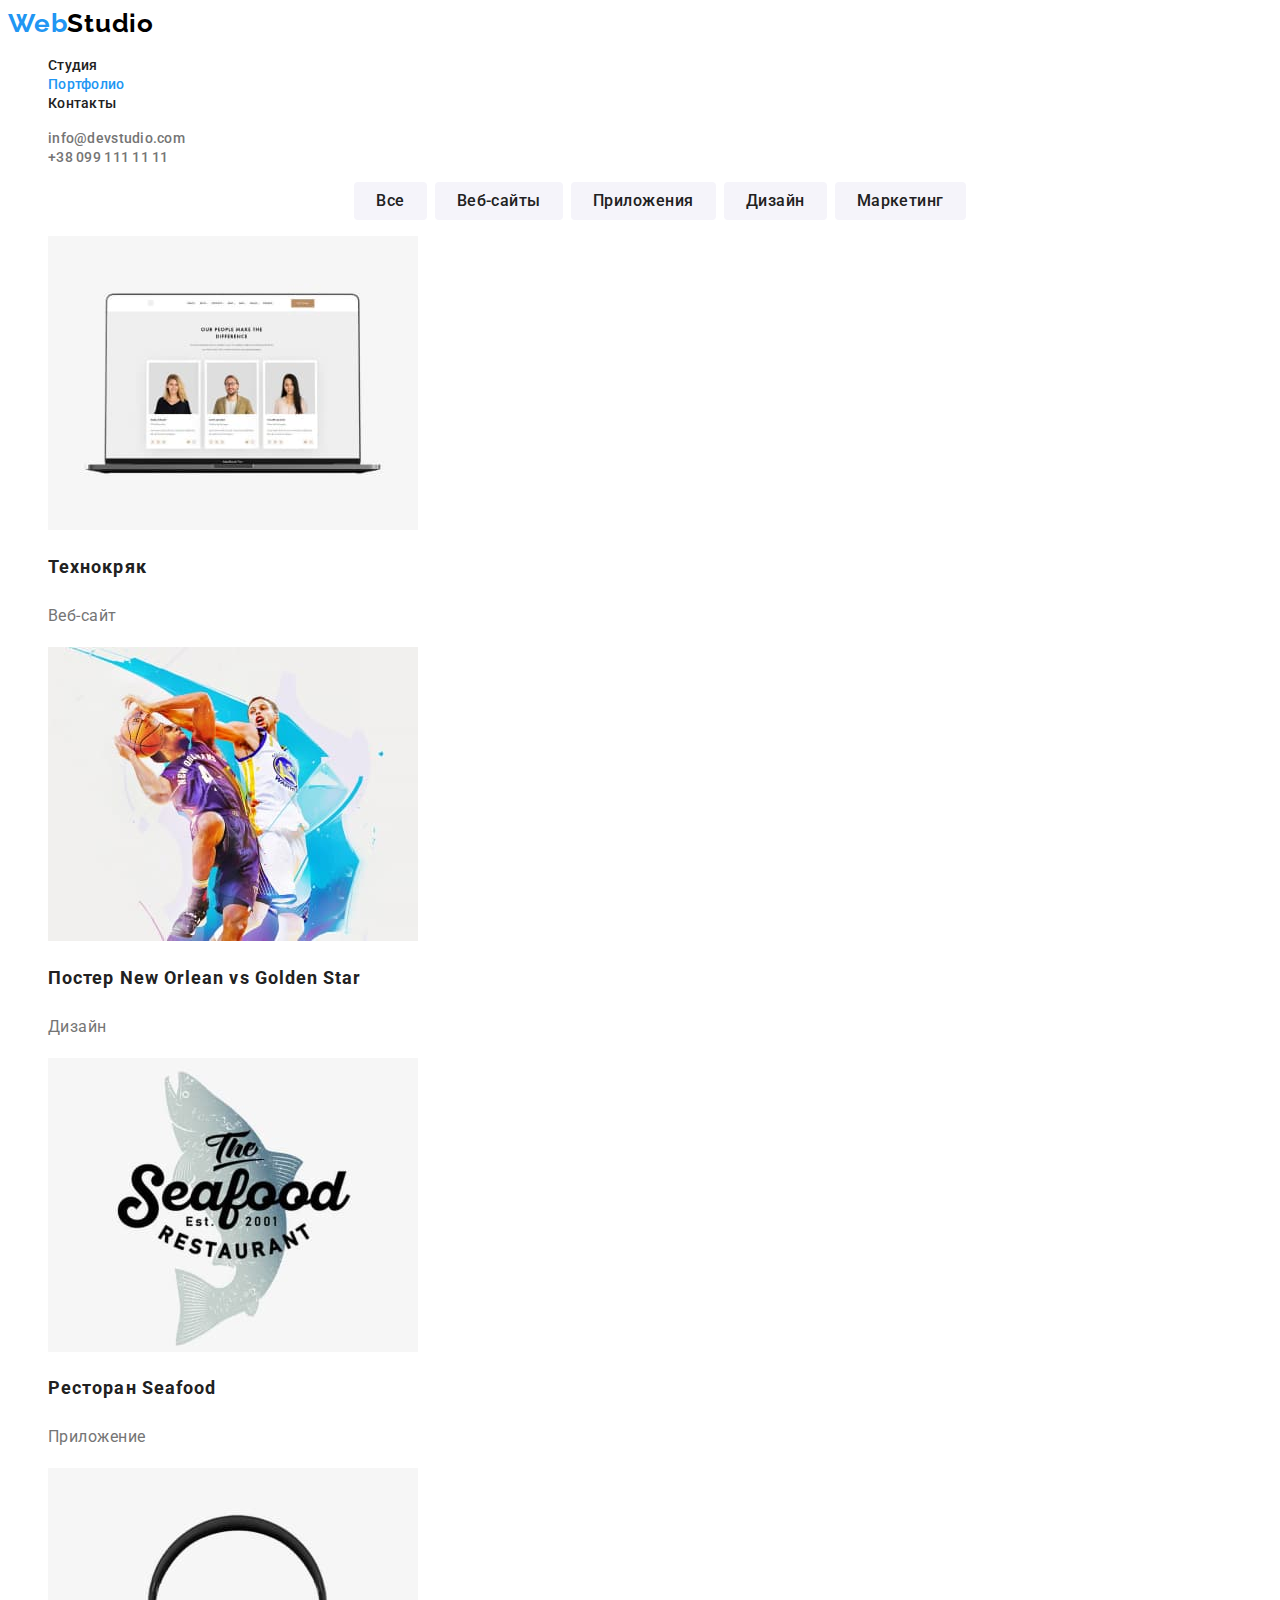
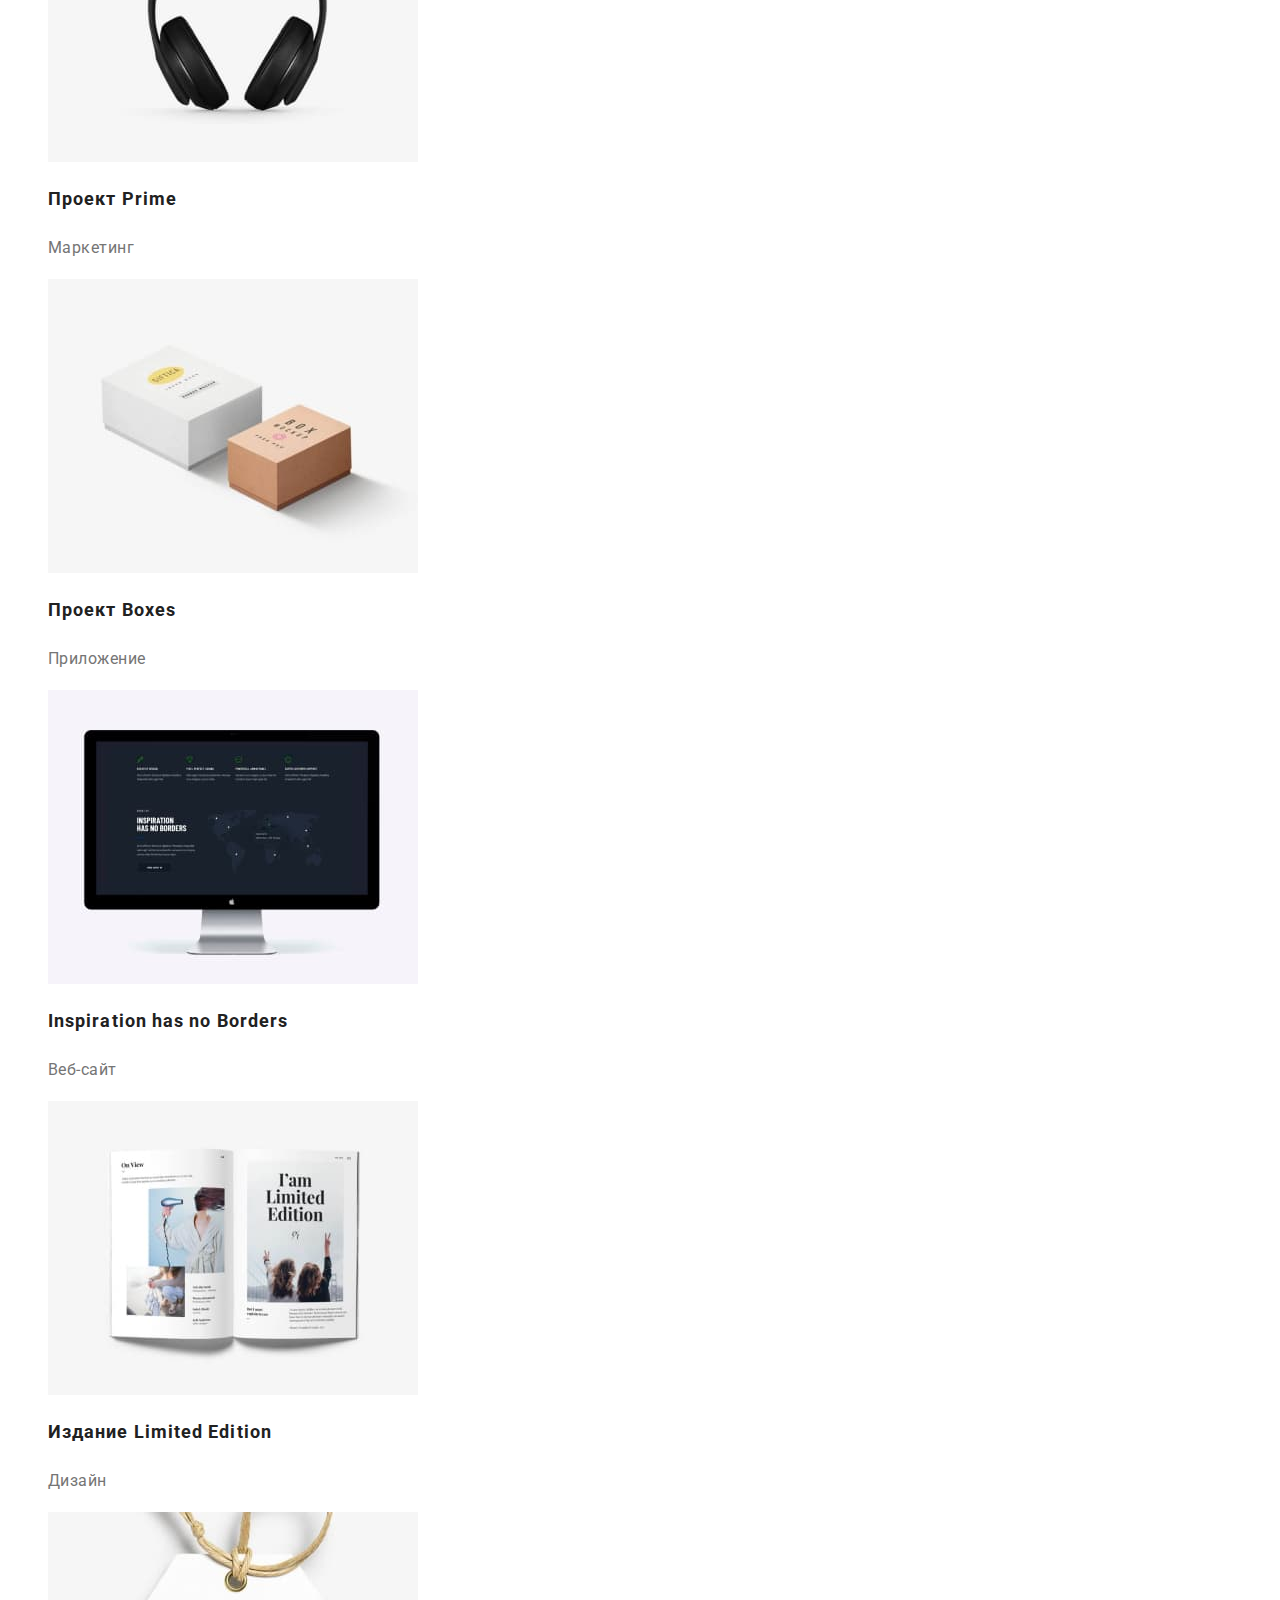
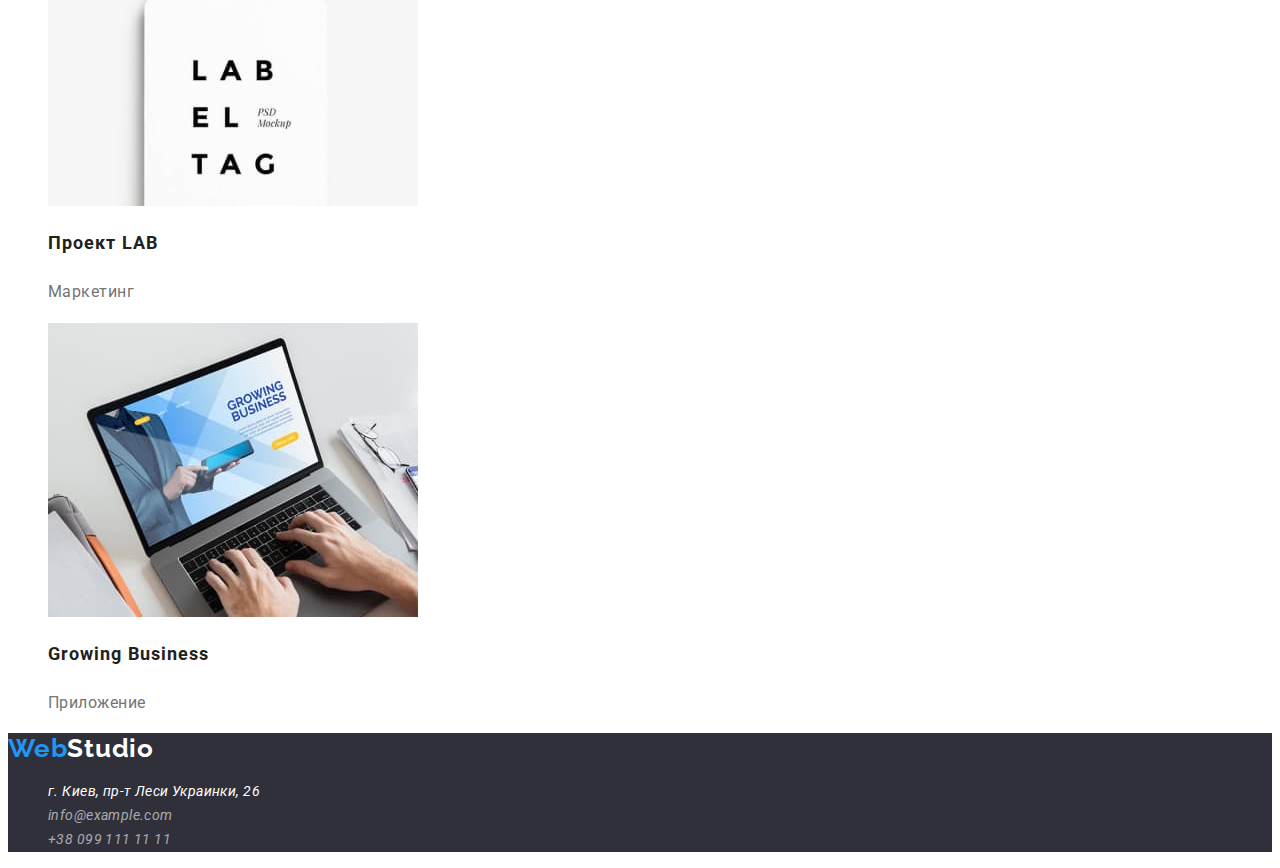
==== portfolio.html @ 0146d77e "Клонирование дз№2" ====
<!DOCTYPE html>
<html lang="ru">
<head>
    <meta charset="UTF-8">
    <meta http-equiv="X-UA-Compatible" content="IE=edge">
    <meta name="viewport" content="width=device-width, initial-scale=1.0">
    <title>Portfolio</title>
    <link rel="preconnect" href="https://fonts.googleapis.com">
    <link rel="preconnect" href="https://fonts.gstatic.com" crossorigin>
    <link href="https://fonts.googleapis.com/css2?family=Raleway:wght@700&family=Roboto:wght@400;500;700;900&display=swap"
        rel="stylesheet">
    <link rel="stylesheet" href="./css/styles.css">
</head>
<body>
    <!-- Шапка сайта -->
    <header>
        <a class="logo" href="./index.html" lang="en">Web<span class="logo-dark">Studio</span> </a>
        <nav>
            <ul class="site-nav">
                <li class="site-nav-item"><a class="site-nav-link" href="./index.html">Студия</a></li>
                <li class="site-nav-item"><a class="site-nav-link current" href="./portfolio.html">Портфолио</a></li>
                <li class="site-nav-item"><a class="site-nav-link" href="">Контакты</a></li>
            </ul>
        </nav>
        <ul class="contacts">
            <li class="contacts-item"><a class="contacts-link" href="mailto:info@devstudio.com">info@devstudio.com</a></li>
            <li class="contacts-item"><a class="contacts-link" href="tel:+380961111111">+38 099 111 11 11</a></li>
        </ul>
    </header>
    <main>
        <section>
            <!-- Скрытый текст -->
            <h1 class="visually-hidden">Портфолио</h1>
            <ul class="filter">
                <li class="filter-item"><button class="filter-button" type="button">Все</button></li>
                <li class="filter-item"><button class="filter-button" type="button">Веб-сайты</button></li>
                <li class="filter-item"><button class="filter-button" type="button">Приложения</button></li>
                <li class="filter-item"><button class="filter-button" type="button">Дизайн</button></li>
                <li class="filter-item"><button class="filter-button" type="button">Маркетинг</button></li>
            </ul>
            <ul class="projects">
                <li>
                    <img src="./img/portfolio/portfolio_1.jpg" alt="макбук про" width="370">
                    <h2 class="projects-title">Технокряк</h2>
                    <p class="projects-text">Веб-сайт</p>
                </li>
                <li>
                    <img src="./img/portfolio/portfolio_2.jpg" alt="два баскетболиста" width="370">
                    <h2 class="projects-title">Постер <span lang="en">New Orlean vs Golden Star</span></h2>
                    <p class="projects-text">Дизайн</p>
                </li>
                <li>
                    <img src="./img/portfolio/portfolio_3.jpg" alt="логотип ресторана в виде рыбы" width="370">
                    <h2 class="projects-title">Ресторан <span lang="en">Seafood</span></h2>
                    <p class="projects-text">Приложение</p>
                </li>
                <li>
                    <img src="./img/portfolio/portfolio_4.jpg" alt="безпроводные наушники" width="370">
                    <h2 class="projects-title">Проект <span lang="en">Prime</span></h2>
                    <p class="projects-text">Маркетинг</p>
                </li>
                <li>
                    <img src="./img/portfolio/portfolio_5.jpg" alt="две коробки" width="370">
                    <h2 class="projects-title">Проект <span lang="en">Boxes</span></h2>
                    <p class="projects-text">Приложение</p>
                </li>
                <li>
                    <img src="./img/portfolio/portfolio_6.jpg" alt="монитор компании эпл" width="370">
                    <h2 class="projects-title" lang="en">Inspiration has no Borders</h2>
                    <p class="projects-text">Веб-сайт</p>
                </li>
                <li>
                    <img src="./img/portfolio/portfolio_7.jpg" alt="открытый журнал" width="370">
                    <h2 class="projects-title">Издание <span lang="en">Limited Edition</span></h2>
                    <p class="projects-text">Дизайн</p>
                </li>
                <li>
                    <img src="./img/portfolio/portfolio_8.jpg" alt="бирка с текстом" width="370">
                    <h2 class="projects-title">Проект <span lang="en">LAB</span></h2>
                    <p class="projects-text">Маркетинг</p>
                </li>
                <li>
                    <img src="./img/portfolio/portfolio_9.jpg" alt="руки печатают на ноутбуке" width="370">
                    <h2 class="projects-title" lang="en">Growing Business</h2>
                    <p class="projects-text">Приложение</p>
                </li>
            </ul>
        </section>
    </main>
    <!-- Футер(подвал) -->
    <footer class="footer">
        <a class="logo" href="./index.html" lang="en">Web<span class="logo-light">Studio</span> </a>
        <address>
            <ul class="footer-contacts">
                <li class="footer-contacts-item">
                    <a class="footer-contacts-link white" href="https://goo.gl/maps/MPY8tiYrMEpFKNov8" target="_blank"
                        rel="noopener noreferrer nofollow">г. Киев, пр-т Леси
                        Украинки, 26</a>
                </li>
                <li class="footer-contacts-item">
                    <a class="footer-contacts-link" href="mailto:info@example.com">info@example.com</a>
                </li>
                <li class="footer-contacts-item">
                    <a class="footer-contacts-link" href="tel:+380961111111">+38 099 111 11 11</a>
                </li>
            </ul>
        </address>
    </footer>
    </body>
</html>
---- css/styles.css ----
/* root 
  Основной цвет : #ffffff;
  Цвет героя и подвала: #2f303a;
  Цвет иконки команды: #f5f4fa;
  Основной цвет текста: #757575;
  Второй цвет текста(заголовки): #212121;
  Основной акцентированный цвет: #2196f3;
  Цвет при ховере на кнопке: #188CE8;
  */

:root {
  --basic-white-color: #ffffff;
  --background-color-black: #2f303a;
  --background-color-grey: #f5f4fa;
  --basic-text-color: #757575;
  --second-text-color: #212121;
  --first-accent-color: #2196f3;
  --second-accent-color: #188ce8;
}

/* BODY/ТЕЛО */
body {
  background-color: var(--basic-white-color);
  color: var(--basic-text-color);
  font-family: Roboto, sans-serif;
}

/* Скрытый титул */
.visually-hidden {
  position: absolute;
  white-space: nowrap;
  width: 1px;
  height: 1px;
  overflow: hidden;
  border: 0;
  padding: 0;
  clip: rect(0 0 0 0);
  clip-path: inset(50%);
  margin: -1px;
}
/* ОДИНОЧНЫЕ КЛАССЫ */
.title {
  font-weight: 700;
  font-size: 36px;
  line-height: 1.16;
  text-align: center;
  letter-spacing: 0.03em;

  color: var(--second-text-color);
}

.section {
  padding-top: 94px;
  padding-bottom: 94px;
}

a {
  text-decoration: none;
}

ul {
  list-style: none;
}

/* HEADER/ШАПКА САЙТА */
.logo {
  font-family: Raleway, sans-serif;
  font-weight: 700;
  font-size: 26px;
  line-height: 1.19;
  letter-spacing: 0.03em;
  color: var(--first-accent-color);
}
.logo-dark {
  color: #000;
}
.logo-light {
  color: var(--basic-white-color);
}

.site-nav-link {
  font-weight: 500;
  font-size: 14px;
  line-height: 1.14;
  letter-spacing: 0.02em;

  color: var(--second-text-color);
}

.current {
  color: var(--first-accent-color);
}

.contacts-link {
  font-weight: 500;
  font-size: 14px;
  line-height: 1.14;
  letter-spacing: 0.02em;

  color: var(--basic-text-color);
}

.contacts-link:hover,
.contacts-link:focus,
.site-nav-link:hover,
.site-nav-link:focus,
.footer-contacts-link:hover,
.footer-contacts-link:focus {
  color: var(--first-accent-color);
}
/* HERO/ГЕРОЙ СЕКЦИЯ №1 */

.hero {
  background-color: var(--background-color-black);
}

.hero-title {
  font-weight: 900;
  font-size: 44px;
  line-height: 1.36;
  text-align: center;
  letter-spacing: 0.06em;

  color: var(--basic-white-color);
}

.hero-button {
  font-weight: 700;
  font-size: 16px;
  line-height: 1.87;
  letter-spacing: 0.06em;

  cursor: pointer;
  color: var(--basic-white-color);
  background: var(--first-accent-color);
  box-shadow: 0px 4px 4px rgba(0, 0, 0, 0.15);
}

.hero-button:hover,
.hero-button:focus {
  background-color: var(--second-accent-color);
  box-shadow: 0px 4px 4px rgba(0, 0, 0, 0.15);
}

/* FEATURES/КАЧЕСТВА/СЕКЦИЯ №2 */

.features-title {
  font-weight: 700;
  font-size: 14px;
  line-height: 1.14;
  letter-spacing: 0.03em;
  text-transform: uppercase;
  color: var(--second-text-color);
}

.features-text {
  font-size: 14px;
  line-height: 1.71;
  letter-spacing: 0.03em;
}

.works-section {
  padding-top: 0px;
}

/* ABOUT/ЧЕМ МЫ ЗАНИМАЕМСЯ/СЕКЦИЯ №3 */

/* TEAM/ЕАША КОМАНДА/СЕКЦИЯ №4 */

.team-title {
  font-weight: 500;
  font-size: 16px;
  line-height: 1.18;
  text-align: center;
  letter-spacing: 0.03em;

  color: var(--second-text-color);
}

.team-text {
  font-size: 16px;
  line-height: 1.18;
  text-align: center;
  letter-spacing: 0.03em;

  color: var(--basic-text-color);
}

.team-section {
  background-color: var(--background-color-grey);
}

/* FOOTER/ПОДВАЛ САЙТА */

.footer {
  background-color: var(--background-color-black);
}

.address {
  font-style: normal;
}

.footer-contacts-link {
  font-size: 14px;
  line-height: 1.71;
  letter-spacing: 0.03em;
  color: rgba(255, 255, 255, 0.6);
}

.white {
  color: var(--basic-white-color);
}

/* PORTFOLIO/ФИЛЬТР */

.filter {
  display: flex;
  justify-content: center;
}

.filter-button {
  padding: 6px 22px;
  font-family: inherit;
  font-weight: 500;
  font-size: 16px;
  line-height: 1.62;
  text-align: center;
  letter-spacing: 0.03em;

  color: var(--second-text-color);
  background-color: var(--background-color-grey);
  border-radius: 4px;
  border: transparent;
  cursor: pointer;
}

.filter-button:hover,
.filter-button:focus {
  color: var(--basic-white-color);
  background: var(--first-accent-color);
  box-shadow: 0px 3px 1px rgba(0, 0, 0, 0.1), 0px 1px 2px rgba(0, 0, 0, 0.08),
    0px 2px 2px rgba(0, 0, 0, 0.12);
}

.filter-item:not(:last-child) {
  margin-right: 8px;
}

/* PORTFOLIO/ПРОЕКТЫ */

.projects-title {
  font-weight: 700;
  font-size: 18px;
  line-height: 2;
  letter-spacing: 0.06em;

  color: var(--second-text-color);
}

.projects-text {
  font-size: 16px;
  line-height: 1.87;
  letter-spacing: 0.03em;

  color: var(--basic-text-color);
}
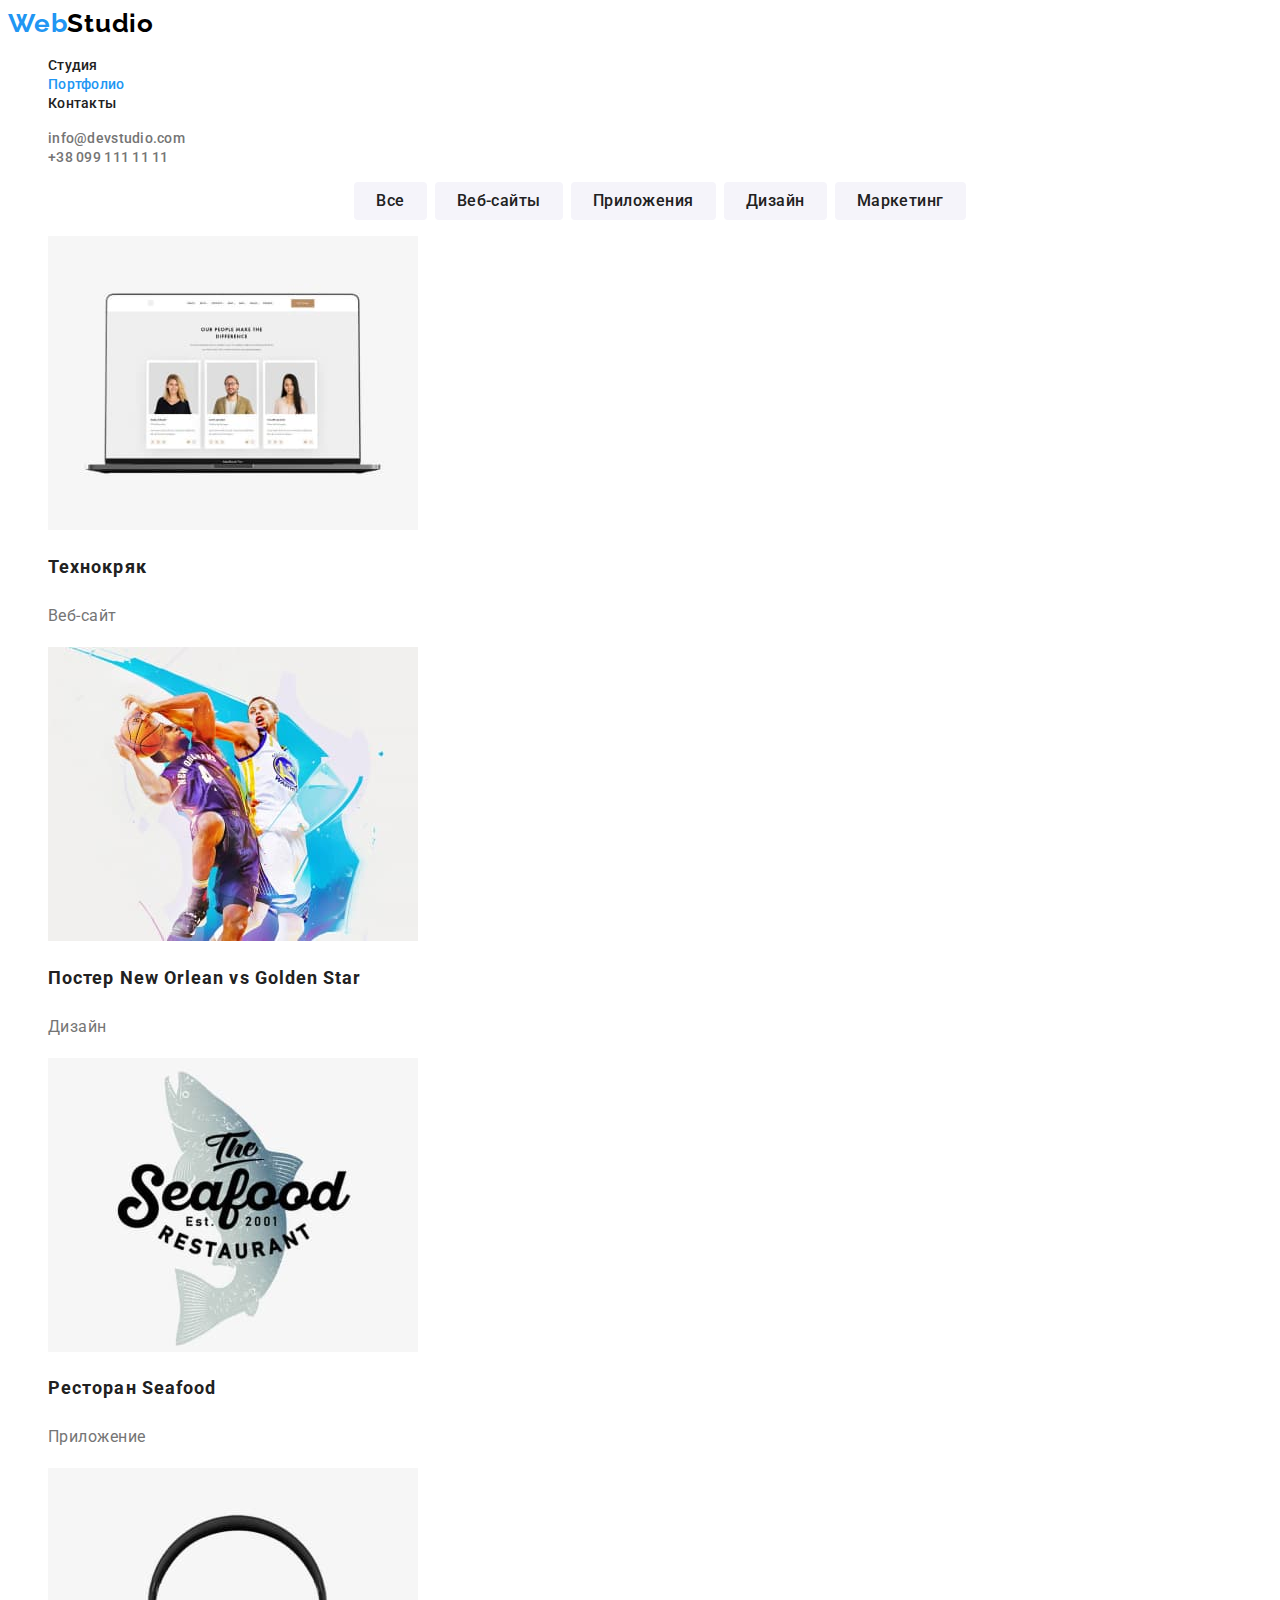
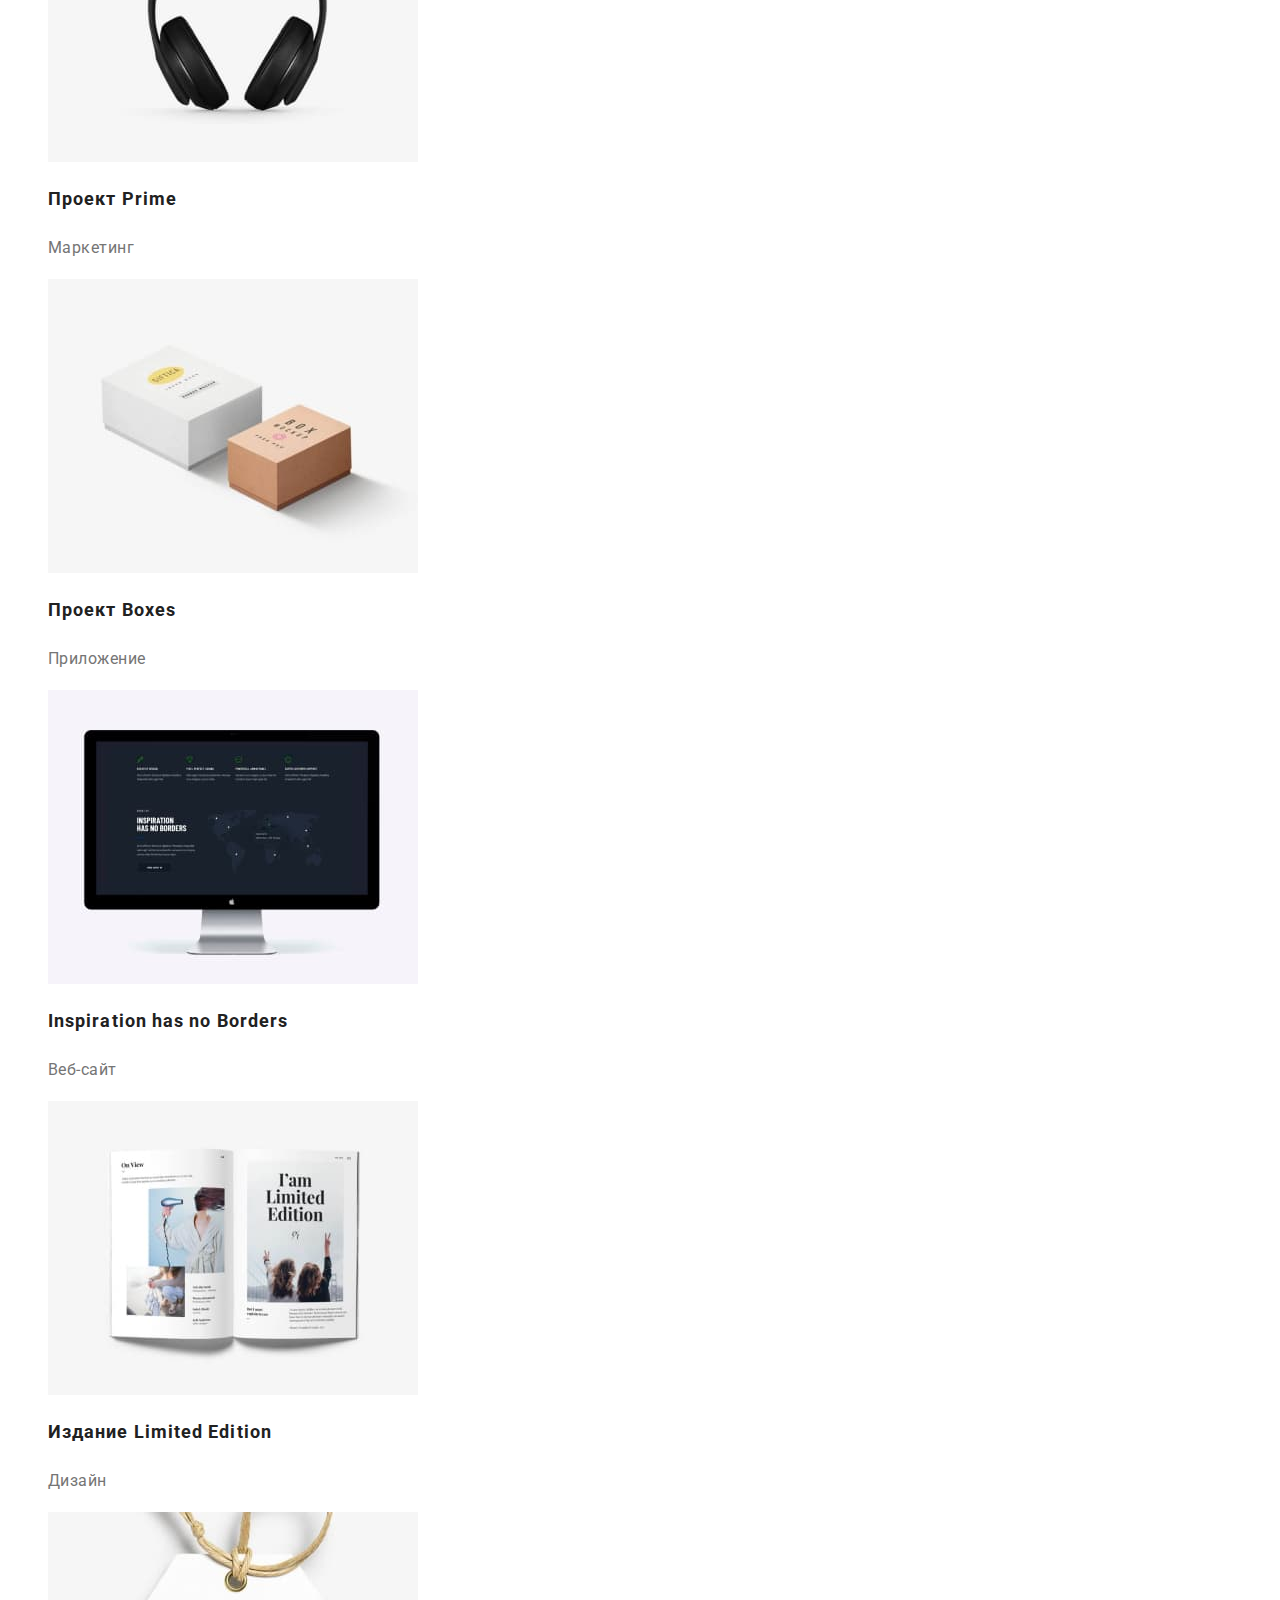
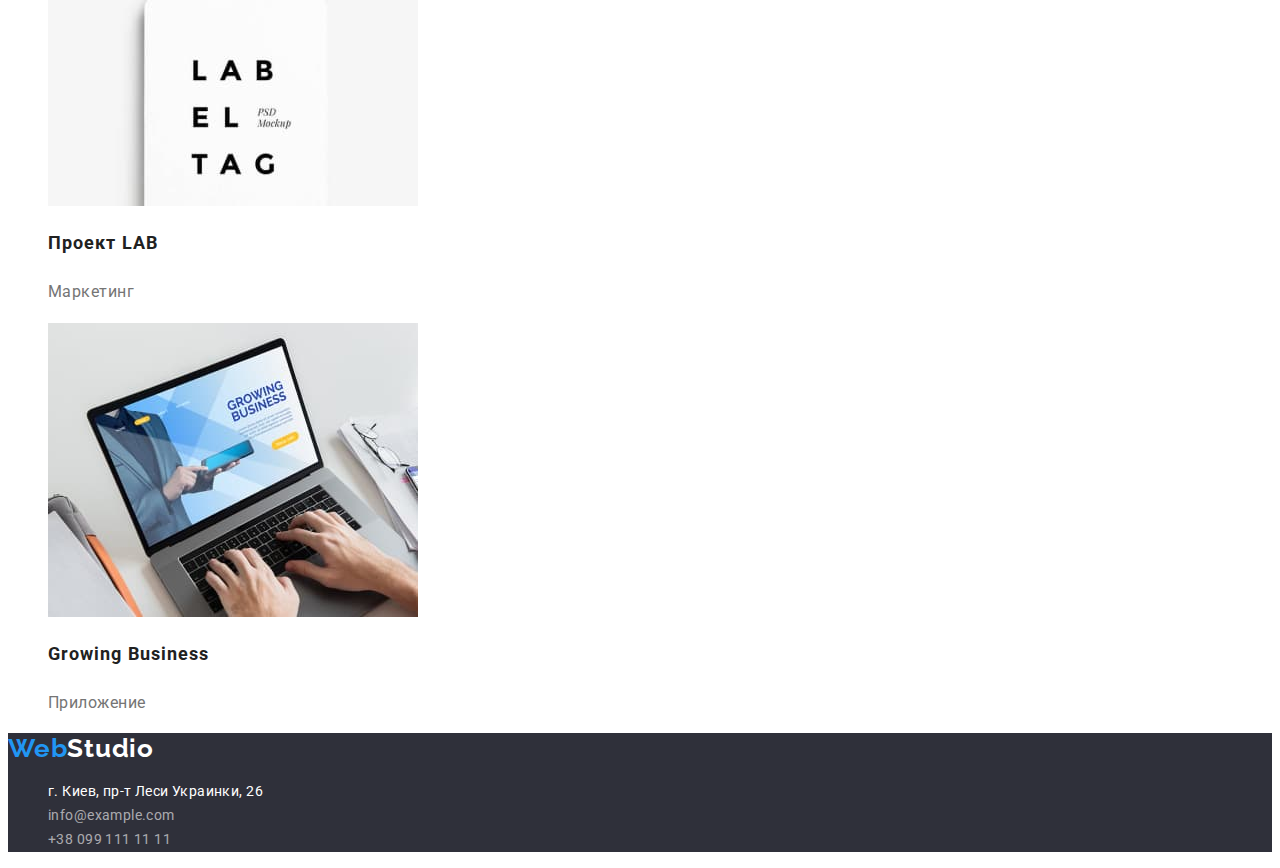
==== commit 52993a89: "Исправляет некоторые ошибки" ====
--- a/portfolio.html
+++ b/portfolio.html
@@ -90,7 +90,7 @@
     <!-- Футер(подвал) -->
     <footer class="footer">
         <a class="logo" href="./index.html" lang="en">Web<span class="logo-light">Studio</span> </a>
-        <address>
+        <address class="address">
             <ul class="footer-contacts">
                 <li class="footer-contacts-item">
                     <a class="footer-contacts-link white" href="https://goo.gl/maps/MPY8tiYrMEpFKNov8" target="_blank"
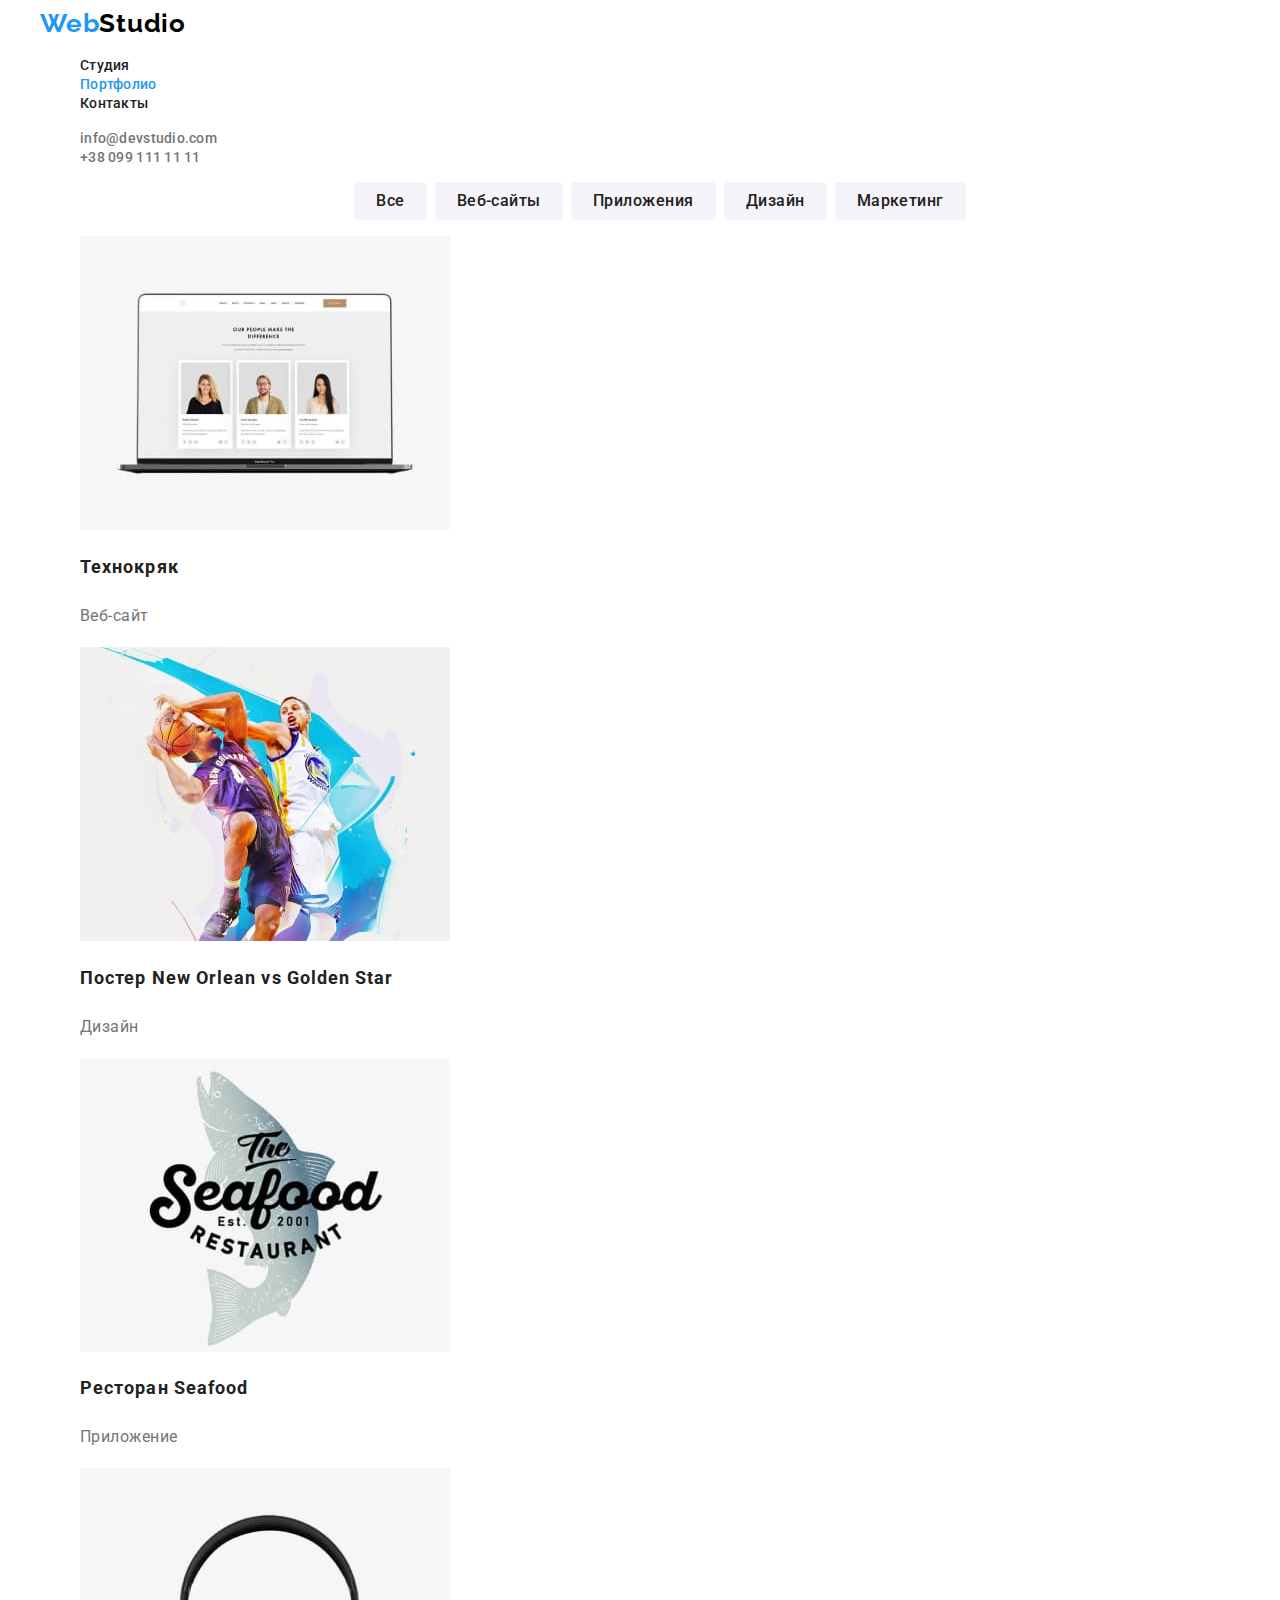
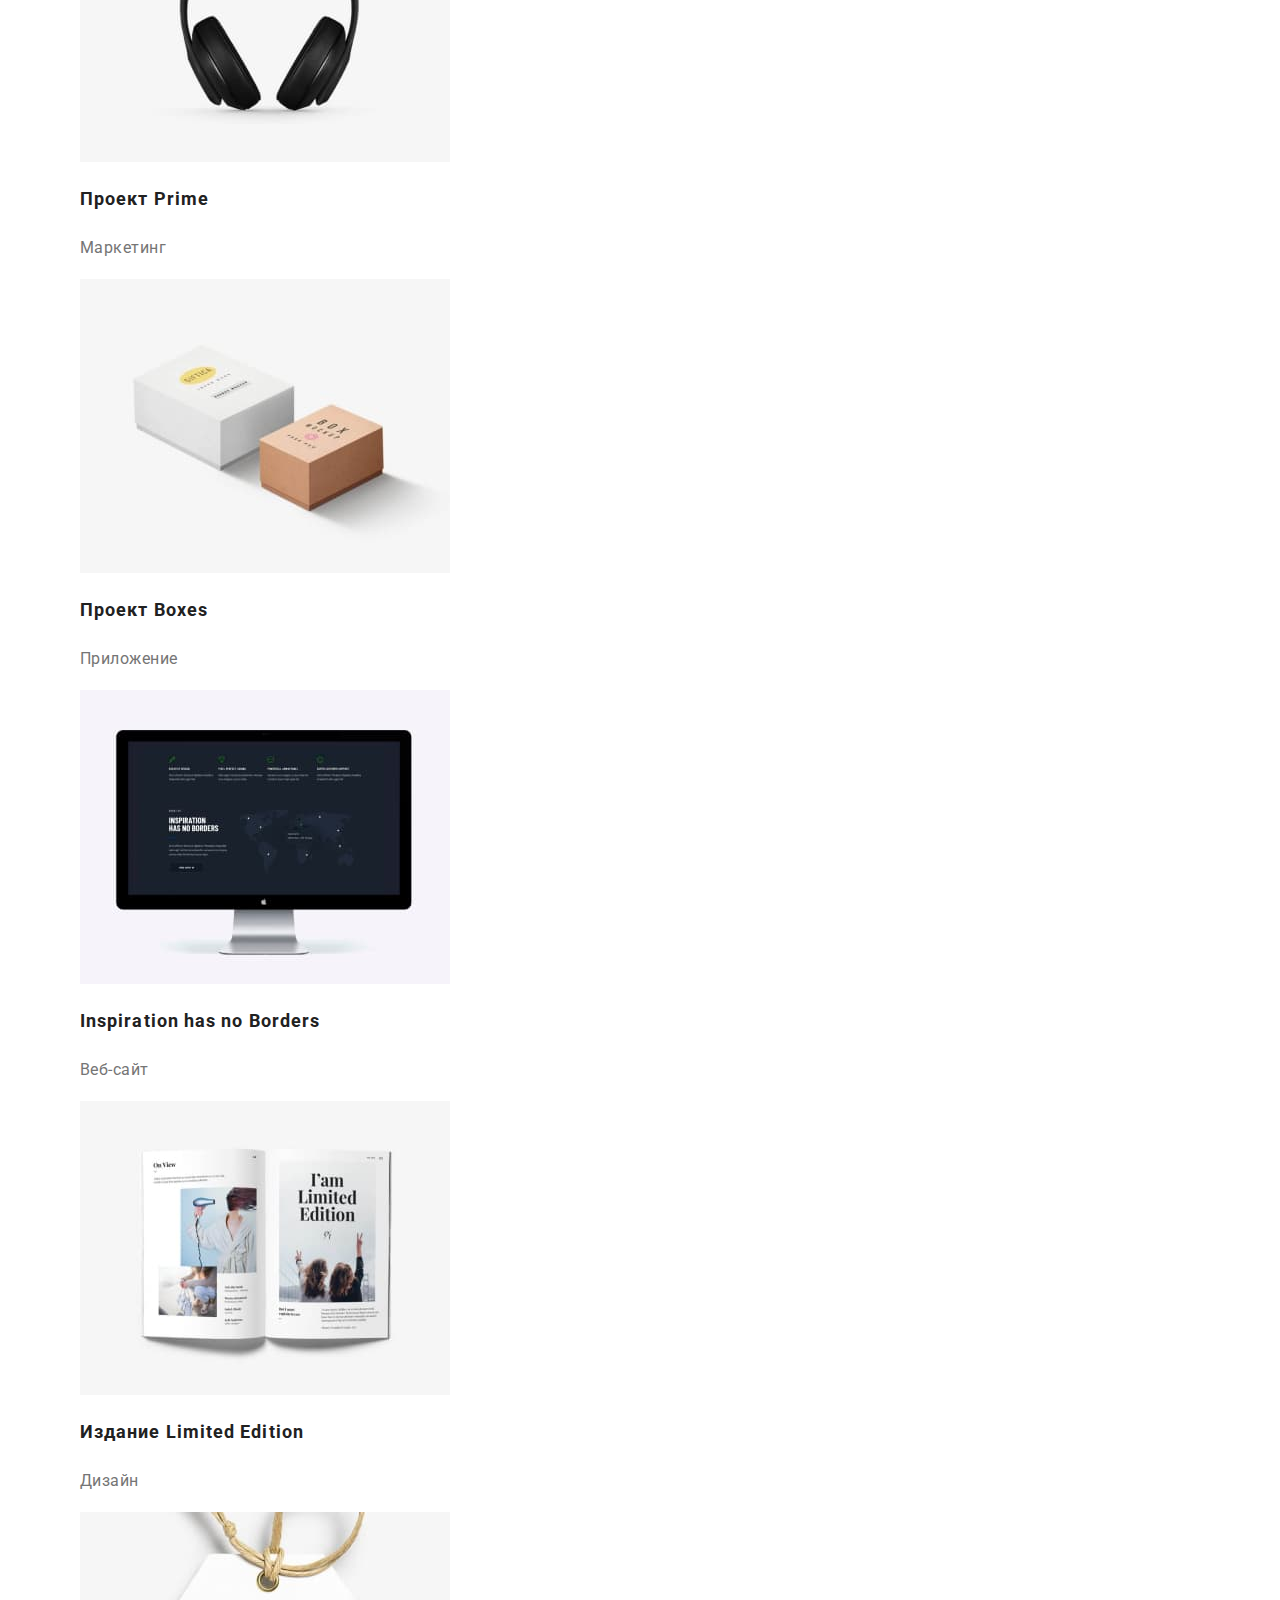
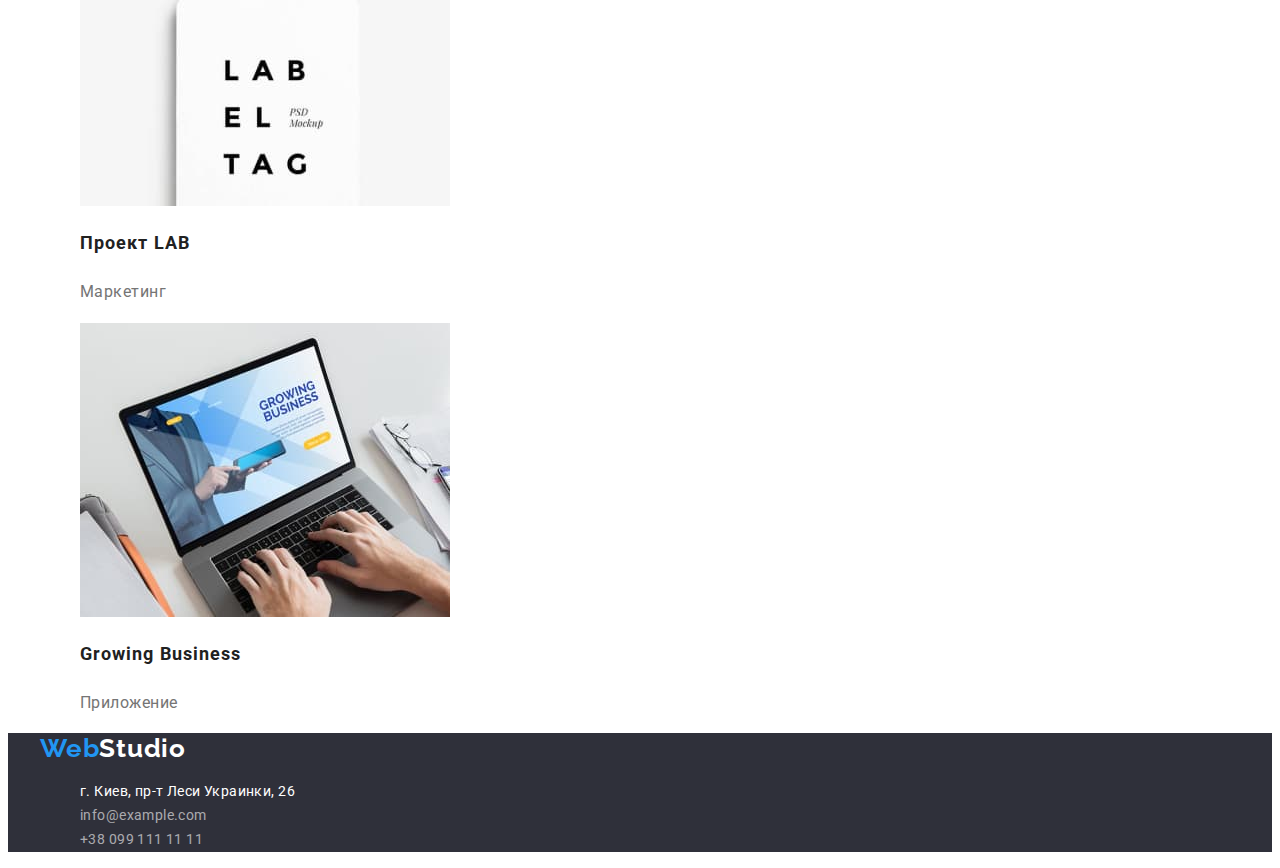
==== commit e649a44a: "Создаёт класс контейнер" ====
--- a/portfolio.html
+++ b/portfolio.html
@@ -5,6 +5,9 @@
     <meta http-equiv="X-UA-Compatible" content="IE=edge">
     <meta name="viewport" content="width=device-width, initial-scale=1.0">
     <title>Portfolio</title>
+    <link rel="stylesheet" href="https://cdnjs.cloudflare.com/ajax/libs/modern-normalize/1.1.0/modern-normalize.min.css"
+        integrity="sha512-wpPYUAdjBVSE4KJnH1VR1HeZfpl1ub8YT/NKx4PuQ5NmX2tKuGu6U/JRp5y+Y8XG2tV+wKQpNHVUX03MfMFn9Q=="
+        crossorigin="anonymous" referrerpolicy="no-referrer" />
     <link rel="preconnect" href="https://fonts.googleapis.com">
     <link rel="preconnect" href="https://fonts.gstatic.com" crossorigin>
     <link href="https://fonts.googleapis.com/css2?family=Raleway:wght@700&family=Roboto:wght@400;500;700;900&display=swap"
@@ -14,97 +17,103 @@
 <body>
     <!-- Шапка сайта -->
     <header>
-        <a class="logo" href="./index.html" lang="en">Web<span class="logo-dark">Studio</span> </a>
-        <nav>
-            <ul class="site-nav">
-                <li class="site-nav-item"><a class="site-nav-link" href="./index.html">Студия</a></li>
-                <li class="site-nav-item"><a class="site-nav-link current" href="./portfolio.html">Портфолио</a></li>
-                <li class="site-nav-item"><a class="site-nav-link" href="">Контакты</a></li>
+        <div class="container">
+            <a class="logo" href="./index.html" lang="en">Web<span class="logo-dark">Studio</span> </a>
+            <nav>
+                <ul class="site-nav">
+                    <li class="site-nav-item"><a class="site-nav-link" href="./index.html">Студия</a></li>
+                    <li class="site-nav-item"><a class="site-nav-link current" href="./portfolio.html">Портфолио</a></li>
+                    <li class="site-nav-item"><a class="site-nav-link" href="">Контакты</a></li>
+                </ul>
+            </nav>
+            <ul class="contacts">
+                <li class="contacts-item"><a class="contacts-link" href="mailto:info@devstudio.com">info@devstudio.com</a></li>
+                <li class="contacts-item"><a class="contacts-link" href="tel:+380961111111">+38 099 111 11 11</a></li>
             </ul>
-        </nav>
-        <ul class="contacts">
-            <li class="contacts-item"><a class="contacts-link" href="mailto:info@devstudio.com">info@devstudio.com</a></li>
-            <li class="contacts-item"><a class="contacts-link" href="tel:+380961111111">+38 099 111 11 11</a></li>
-        </ul>
+        </div>
     </header>
     <main>
         <section>
-            <!-- Скрытый текст -->
-            <h1 class="visually-hidden">Портфолио</h1>
-            <ul class="filter">
-                <li class="filter-item"><button class="filter-button" type="button">Все</button></li>
-                <li class="filter-item"><button class="filter-button" type="button">Веб-сайты</button></li>
-                <li class="filter-item"><button class="filter-button" type="button">Приложения</button></li>
-                <li class="filter-item"><button class="filter-button" type="button">Дизайн</button></li>
-                <li class="filter-item"><button class="filter-button" type="button">Маркетинг</button></li>
-            </ul>
-            <ul class="projects">
-                <li>
-                    <img src="./img/portfolio/portfolio_1.jpg" alt="макбук про" width="370">
-                    <h2 class="projects-title">Технокряк</h2>
-                    <p class="projects-text">Веб-сайт</p>
-                </li>
-                <li>
-                    <img src="./img/portfolio/portfolio_2.jpg" alt="два баскетболиста" width="370">
-                    <h2 class="projects-title">Постер <span lang="en">New Orlean vs Golden Star</span></h2>
-                    <p class="projects-text">Дизайн</p>
-                </li>
-                <li>
-                    <img src="./img/portfolio/portfolio_3.jpg" alt="логотип ресторана в виде рыбы" width="370">
-                    <h2 class="projects-title">Ресторан <span lang="en">Seafood</span></h2>
-                    <p class="projects-text">Приложение</p>
-                </li>
-                <li>
-                    <img src="./img/portfolio/portfolio_4.jpg" alt="безпроводные наушники" width="370">
-                    <h2 class="projects-title">Проект <span lang="en">Prime</span></h2>
-                    <p class="projects-text">Маркетинг</p>
-                </li>
-                <li>
-                    <img src="./img/portfolio/portfolio_5.jpg" alt="две коробки" width="370">
-                    <h2 class="projects-title">Проект <span lang="en">Boxes</span></h2>
-                    <p class="projects-text">Приложение</p>
-                </li>
-                <li>
-                    <img src="./img/portfolio/portfolio_6.jpg" alt="монитор компании эпл" width="370">
-                    <h2 class="projects-title" lang="en">Inspiration has no Borders</h2>
-                    <p class="projects-text">Веб-сайт</p>
-                </li>
-                <li>
-                    <img src="./img/portfolio/portfolio_7.jpg" alt="открытый журнал" width="370">
-                    <h2 class="projects-title">Издание <span lang="en">Limited Edition</span></h2>
-                    <p class="projects-text">Дизайн</p>
-                </li>
-                <li>
-                    <img src="./img/portfolio/portfolio_8.jpg" alt="бирка с текстом" width="370">
-                    <h2 class="projects-title">Проект <span lang="en">LAB</span></h2>
-                    <p class="projects-text">Маркетинг</p>
-                </li>
-                <li>
-                    <img src="./img/portfolio/portfolio_9.jpg" alt="руки печатают на ноутбуке" width="370">
-                    <h2 class="projects-title" lang="en">Growing Business</h2>
-                    <p class="projects-text">Приложение</p>
-                </li>
-            </ul>
+            <div class="container">
+                <!-- Скрытый текст -->
+                <h1 class="visually-hidden">Портфолио</h1>
+                <ul class="filter">
+                    <li class="filter-item"><button class="filter-button" type="button">Все</button></li>
+                    <li class="filter-item"><button class="filter-button" type="button">Веб-сайты</button></li>
+                    <li class="filter-item"><button class="filter-button" type="button">Приложения</button></li>
+                    <li class="filter-item"><button class="filter-button" type="button">Дизайн</button></li>
+                    <li class="filter-item"><button class="filter-button" type="button">Маркетинг</button></li>
+                </ul>
+                <ul class="projects">
+                    <li>
+                        <img src="./img/portfolio/portfolio_1.jpg" alt="макбук про" width="370">
+                        <h2 class="projects-title">Технокряк</h2>
+                        <p class="projects-text">Веб-сайт</p>
+                    </li>
+                    <li>
+                        <img src="./img/portfolio/portfolio_2.jpg" alt="два баскетболиста" width="370">
+                        <h2 class="projects-title">Постер <span lang="en">New Orlean vs Golden Star</span></h2>
+                        <p class="projects-text">Дизайн</p>
+                    </li>
+                    <li>
+                        <img src="./img/portfolio/portfolio_3.jpg" alt="логотип ресторана в виде рыбы" width="370">
+                        <h2 class="projects-title">Ресторан <span lang="en">Seafood</span></h2>
+                        <p class="projects-text">Приложение</p>
+                    </li>
+                    <li>
+                        <img src="./img/portfolio/portfolio_4.jpg" alt="безпроводные наушники" width="370">
+                        <h2 class="projects-title">Проект <span lang="en">Prime</span></h2>
+                        <p class="projects-text">Маркетинг</p>
+                    </li>
+                    <li>
+                        <img src="./img/portfolio/portfolio_5.jpg" alt="две коробки" width="370">
+                        <h2 class="projects-title">Проект <span lang="en">Boxes</span></h2>
+                        <p class="projects-text">Приложение</p>
+                    </li>
+                    <li>
+                        <img src="./img/portfolio/portfolio_6.jpg" alt="монитор компании эпл" width="370">
+                        <h2 class="projects-title" lang="en">Inspiration has no Borders</h2>
+                        <p class="projects-text">Веб-сайт</p>
+                    </li>
+                    <li>
+                        <img src="./img/portfolio/portfolio_7.jpg" alt="открытый журнал" width="370">
+                        <h2 class="projects-title">Издание <span lang="en">Limited Edition</span></h2>
+                        <p class="projects-text">Дизайн</p>
+                    </li>
+                    <li>
+                        <img src="./img/portfolio/portfolio_8.jpg" alt="бирка с текстом" width="370">
+                        <h2 class="projects-title">Проект <span lang="en">LAB</span></h2>
+                        <p class="projects-text">Маркетинг</p>
+                    </li>
+                    <li>
+                        <img src="./img/portfolio/portfolio_9.jpg" alt="руки печатают на ноутбуке" width="370">
+                        <h2 class="projects-title" lang="en">Growing Business</h2>
+                        <p class="projects-text">Приложение</p>
+                    </li>
+                </ul>
+            </div>
         </section>
     </main>
     <!-- Футер(подвал) -->
     <footer class="footer">
-        <a class="logo" href="./index.html" lang="en">Web<span class="logo-light">Studio</span> </a>
-        <address class="address">
-            <ul class="footer-contacts">
-                <li class="footer-contacts-item">
-                    <a class="footer-contacts-link white" href="https://goo.gl/maps/MPY8tiYrMEpFKNov8" target="_blank"
-                        rel="noopener noreferrer nofollow">г. Киев, пр-т Леси
-                        Украинки, 26</a>
-                </li>
-                <li class="footer-contacts-item">
-                    <a class="footer-contacts-link" href="mailto:info@example.com">info@example.com</a>
-                </li>
-                <li class="footer-contacts-item">
-                    <a class="footer-contacts-link" href="tel:+380961111111">+38 099 111 11 11</a>
-                </li>
-            </ul>
-        </address>
+        <div class="container">
+            <a class="logo" href="./index.html" lang="en">Web<span class="logo-light">Studio</span> </a>
+            <address class="address">
+                <ul class="footer-contacts">
+                    <li class="footer-contacts-item">
+                        <a class="footer-contacts-link white" href="https://goo.gl/maps/MPY8tiYrMEpFKNov8" target="_blank"
+                            rel="noopener noreferrer nofollow">г. Киев, пр-т Леси
+                            Украинки, 26</a>
+                    </li>
+                    <li class="footer-contacts-item">
+                        <a class="footer-contacts-link" href="mailto:info@example.com">info@example.com</a>
+                    </li>
+                    <li class="footer-contacts-item">
+                        <a class="footer-contacts-link" href="tel:+380961111111">+38 099 111 11 11</a>
+                    </li>
+                </ul>
+            </address>
+        </div>
     </footer>
     </body>
 </html>--- a/css/styles.css
+++ b/css/styles.css
@@ -39,6 +39,12 @@
   margin: -1px;
 }
 /* ОДИНОЧНЫЕ КЛАССЫ */
+.container {
+  width: 1200px;
+  margin-left: auto;
+  margin-right: auto;
+}
+
 .title {
   font-weight: 700;
   font-size: 36px;
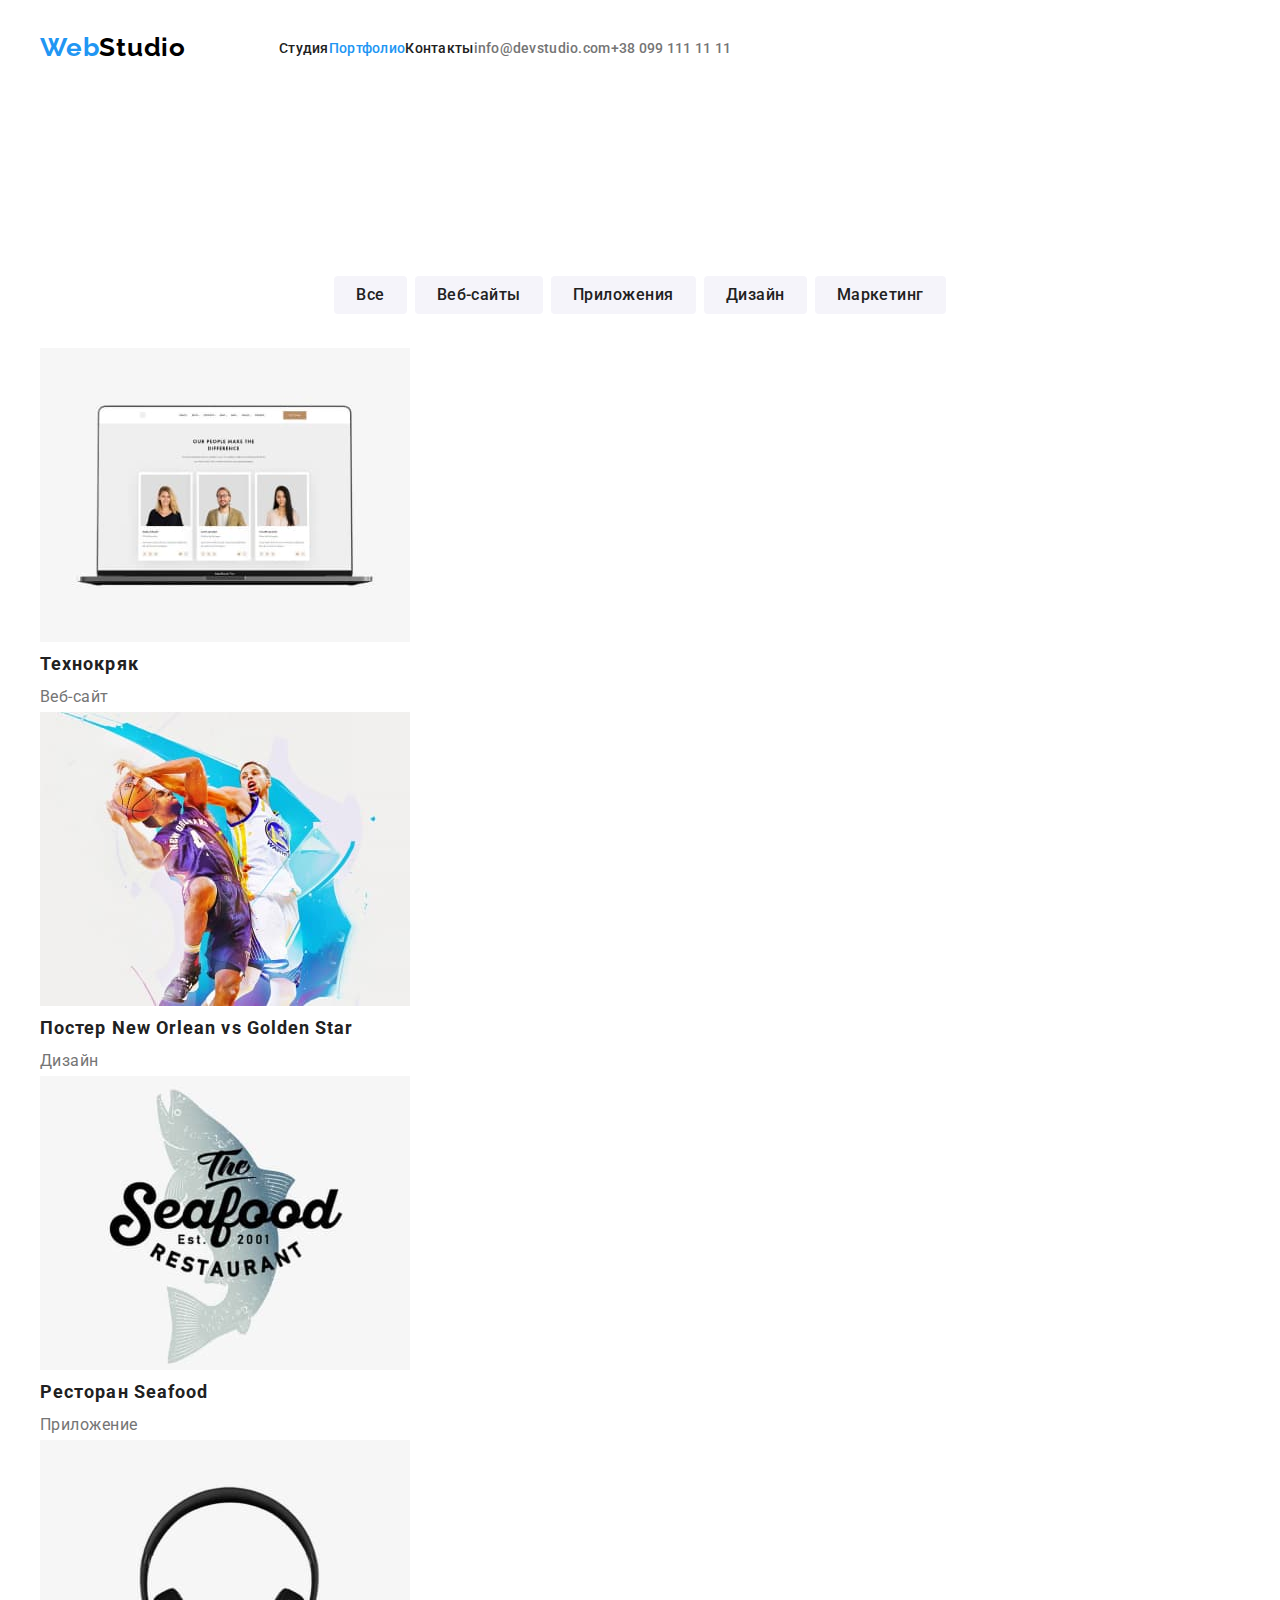
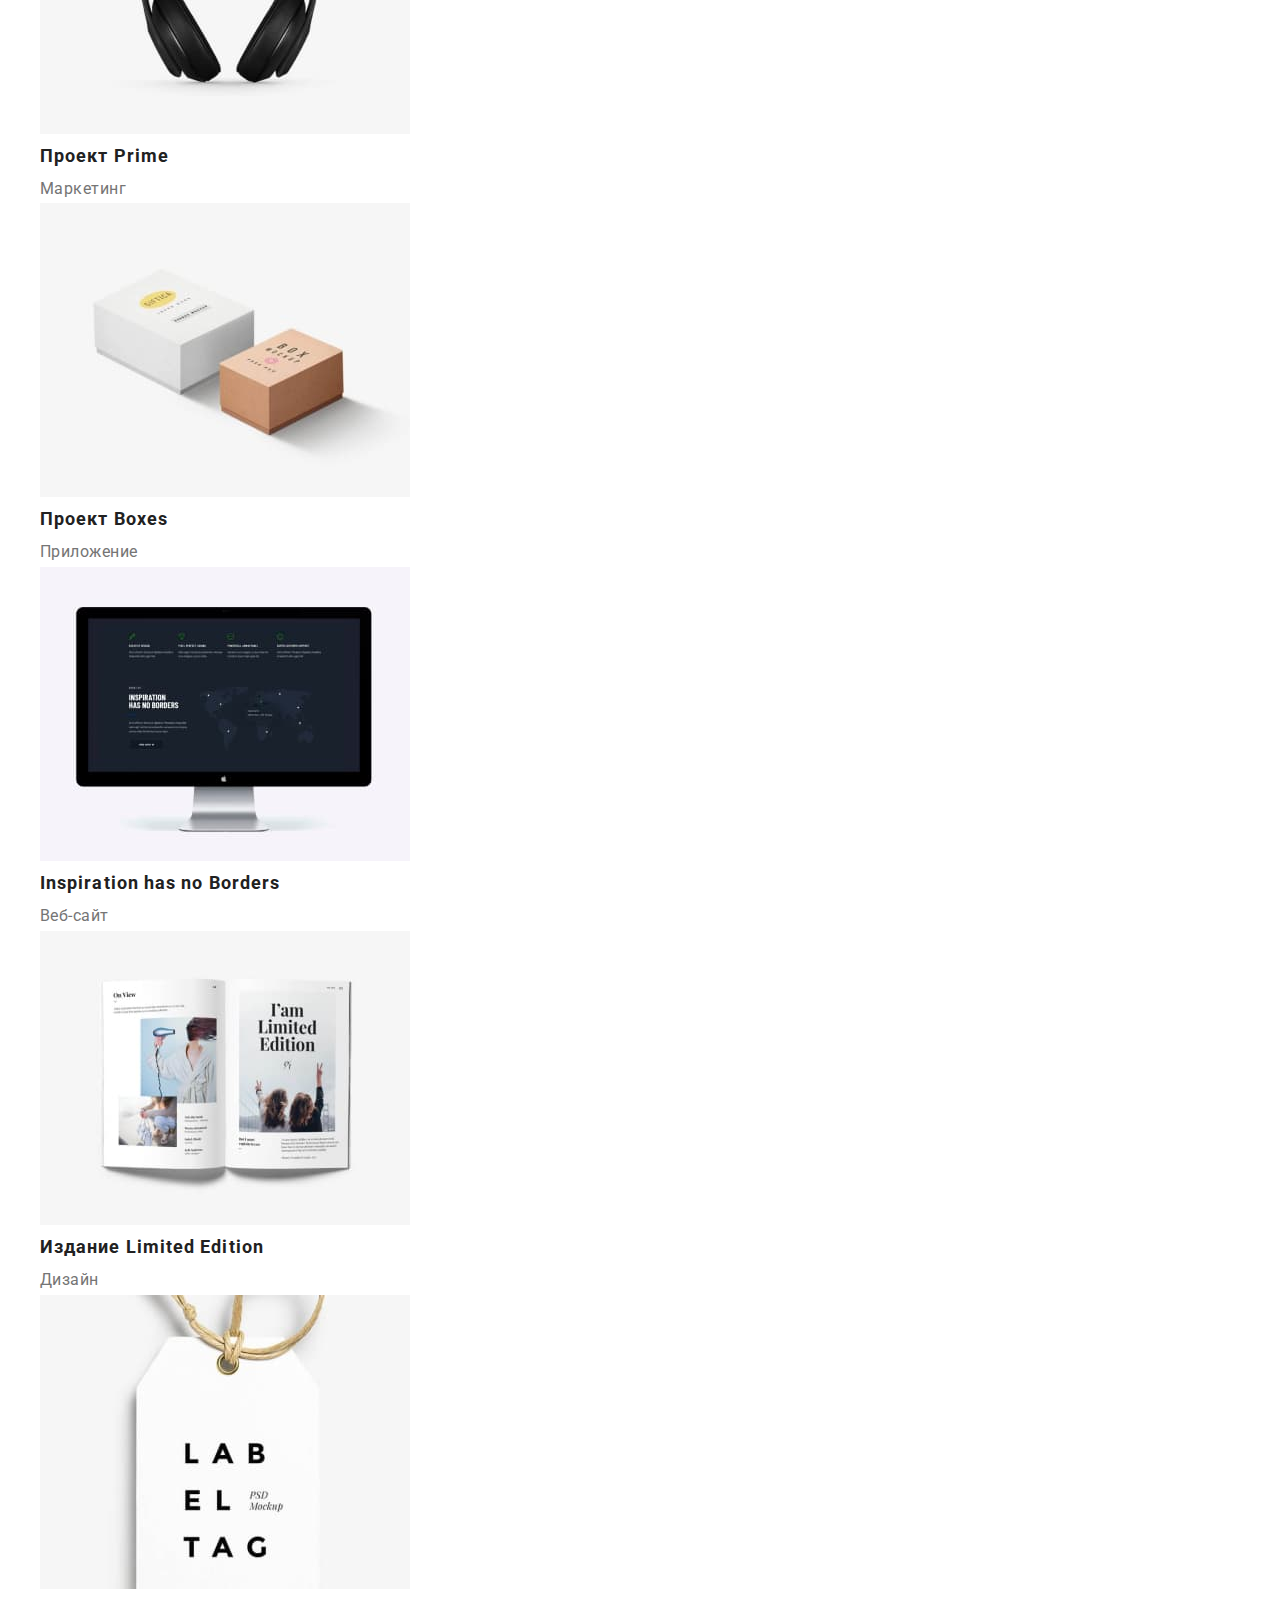
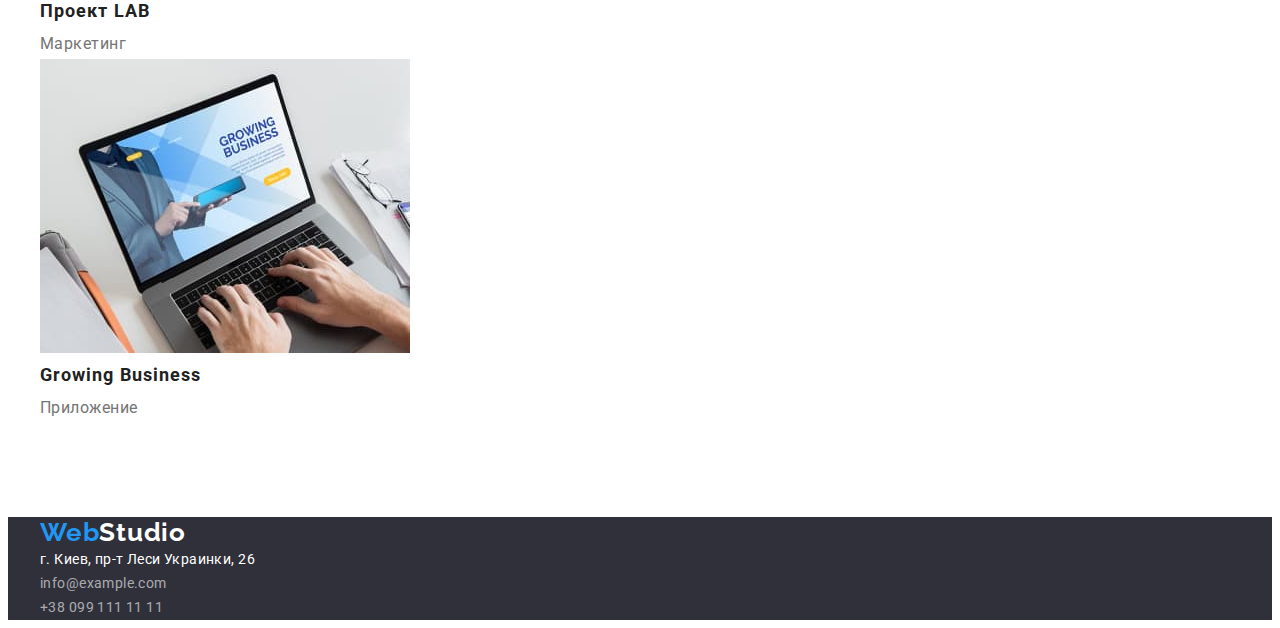
==== commit 5d7fb70a: "Правки" ====
--- a/portfolio.html
+++ b/portfolio.html
@@ -5,19 +5,19 @@
     <meta http-equiv="X-UA-Compatible" content="IE=edge">
     <meta name="viewport" content="width=device-width, initial-scale=1.0">
     <title>Portfolio</title>
-    <link rel="stylesheet" href="https://cdnjs.cloudflare.com/ajax/libs/modern-normalize/1.1.0/modern-normalize.min.css"
-        integrity="sha512-wpPYUAdjBVSE4KJnH1VR1HeZfpl1ub8YT/NKx4PuQ5NmX2tKuGu6U/JRp5y+Y8XG2tV+wKQpNHVUX03MfMFn9Q=="
-        crossorigin="anonymous" referrerpolicy="no-referrer" />
     <link rel="preconnect" href="https://fonts.googleapis.com">
     <link rel="preconnect" href="https://fonts.gstatic.com" crossorigin>
     <link href="https://fonts.googleapis.com/css2?family=Raleway:wght@700&family=Roboto:wght@400;500;700;900&display=swap"
         rel="stylesheet">
+    <link rel="stylesheet" href="https://cdnjs.cloudflare.com/ajax/libs/modern-normalize/1.1.0/modern-normalize.min.css"
+            integrity="sha512-wpPYUAdjBVSE4KJnH1VR1HeZfpl1ub8YT/NKx4PuQ5NmX2tKuGu6U/JRp5y+Y8XG2tV+wKQpNHVUX03MfMFn9Q=="
+            crossorigin="anonymous" referrerpolicy="no-referrer" />
     <link rel="stylesheet" href="./css/styles.css">
 </head>
 <body>
     <!-- Шапка сайта -->
-    <header>
-        <div class="container">
+    <header class="header">
+        <div class="container header-container">
             <a class="logo" href="./index.html" lang="en">Web<span class="logo-dark">Studio</span> </a>
             <nav>
                 <ul class="site-nav">
@@ -33,7 +33,7 @@
         </div>
     </header>
     <main>
-        <section>
+        <section class="section">
             <div class="container">
                 <!-- Скрытый текст -->
                 <h1 class="visually-hidden">Портфолио</h1>
--- a/css/styles.css
+++ b/css/styles.css
@@ -16,6 +16,16 @@
   --second-text-color: #212121;
   --first-accent-color: #2196f3;
   --second-accent-color: #188ce8;
+}
+
+p,
+h1,
+h2,
+h3,
+h4,
+h5,
+h6 {
+  margin: 0;
 }
 
 /* BODY/ТЕЛО */
@@ -41,8 +51,10 @@
 /* ОДИНОЧНЫЕ КЛАССЫ */
 .container {
   width: 1200px;
-  margin-left: auto;
-  margin-right: auto;
+  margin: 0 auto;
+  padding-left: 15px;
+  padding-right: 15px;
+  /* outline: 2px solid red; */
 }
 
 .title {
@@ -66,9 +78,23 @@
 
 ul {
   list-style: none;
+  margin: 0;
+  padding: 0;
 }
 
 /* HEADER/ШАПКА САЙТА */
+.header {
+  padding-top: 24px;
+  padding-bottom: 25px;
+}
+
+.header-container,
+.site-nav,
+.contacts {
+  display: flex;
+  align-items: center;
+}
+
 .logo {
   font-family: Raleway, sans-serif;
   font-weight: 700;
@@ -82,6 +108,10 @@
 }
 .logo-light {
   color: var(--basic-white-color);
+}
+
+.site-nav {
+  margin-left: 93px;
 }
 
 .site-nav-link {
@@ -166,7 +196,7 @@
 }
 
 .works-section {
-  padding-top: 0px;
+  /* padding-top: 0px; */
 }
 
 /* ABOUT/ЧЕМ МЫ ЗАНИМАЕМСЯ/СЕКЦИЯ №3 */
@@ -222,6 +252,12 @@
 .filter {
   display: flex;
   justify-content: center;
+  margin-top: 94px;
+  margin-bottom: 34px;
+}
+
+.filter-item:not(:last-child) {
+  margin-right: 8px;
 }
 
 .filter-button {
@@ -248,10 +284,6 @@
     0px 2px 2px rgba(0, 0, 0, 0.12);
 }
 
-.filter-item:not(:last-child) {
-  margin-right: 8px;
-}
-
 /* PORTFOLIO/ПРОЕКТЫ */
 
 .projects-title {
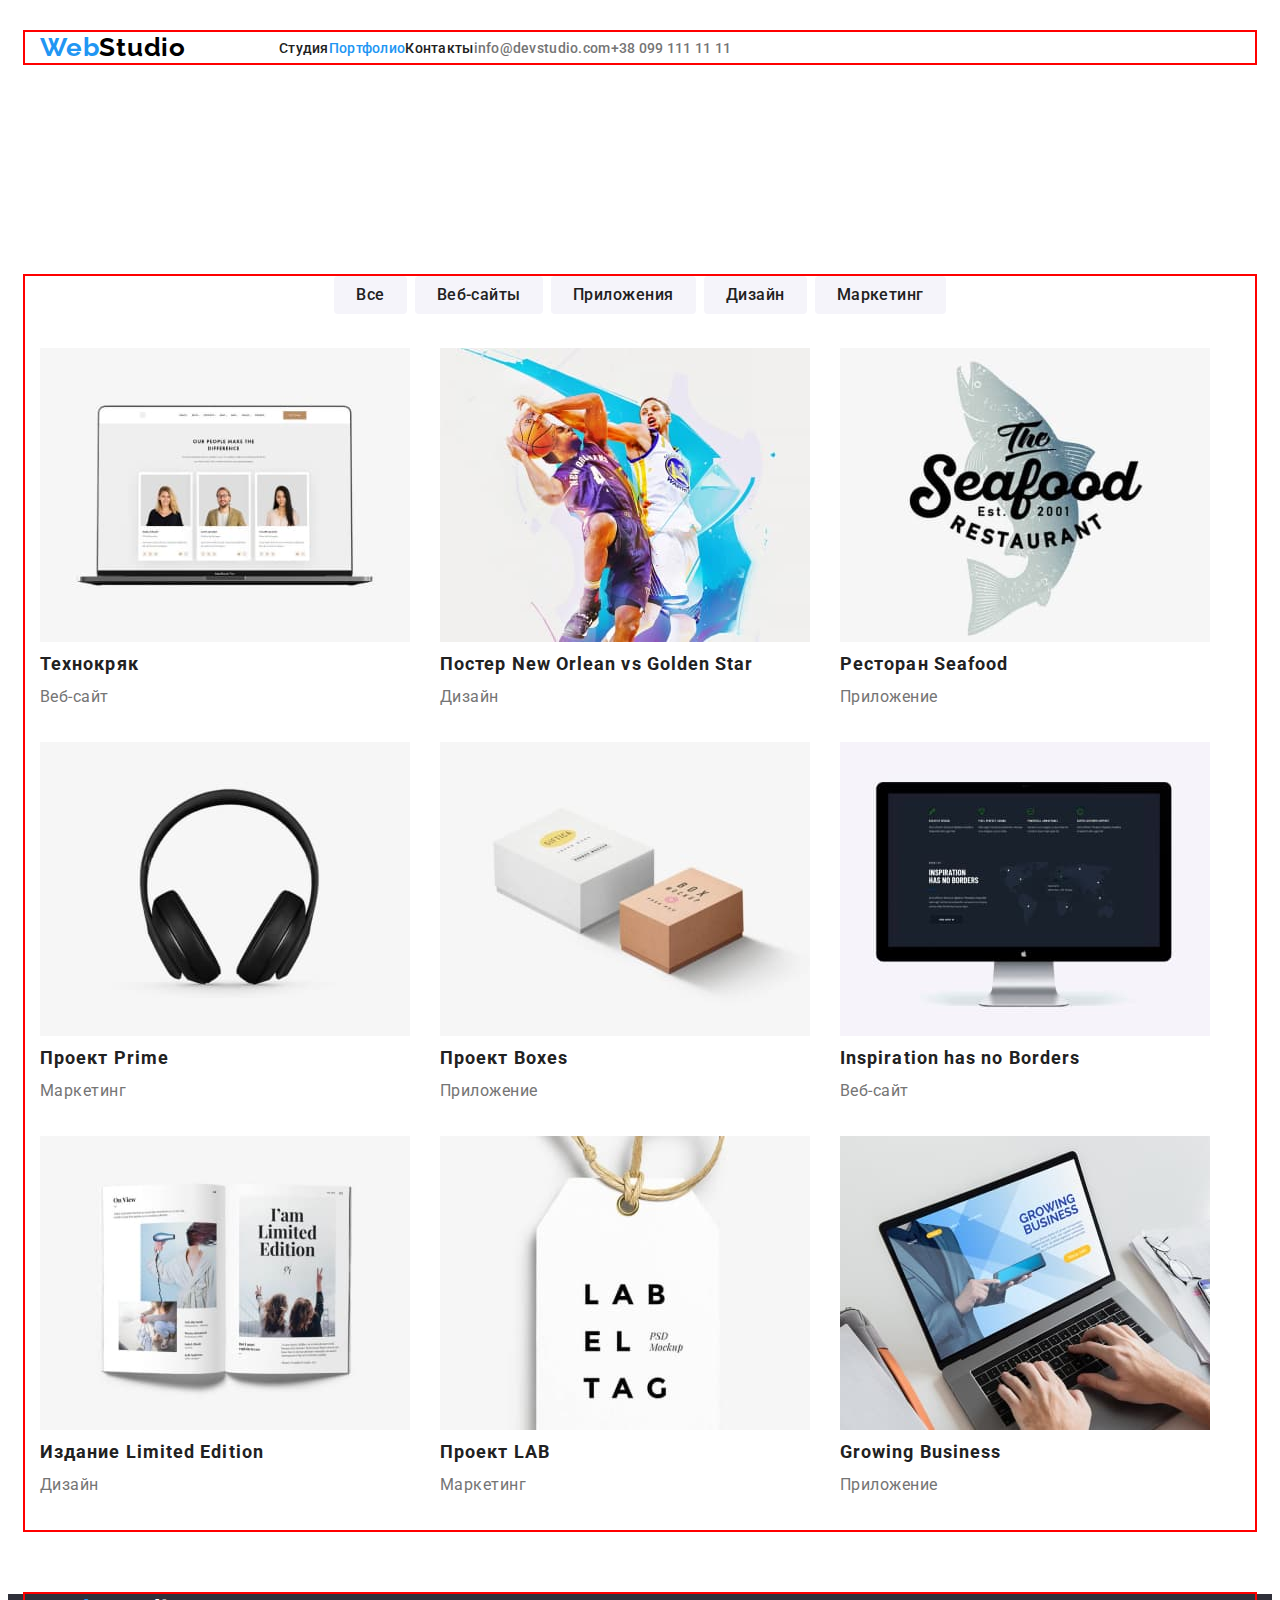
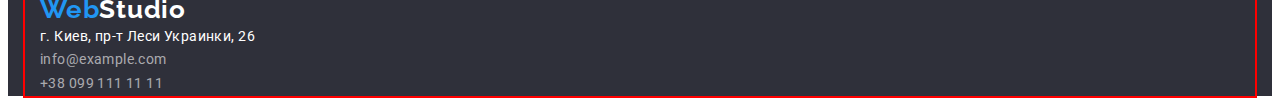
==== commit 72d67710: "Добавляет класс в Портфолио+ меняет стили" ====
--- a/portfolio.html
+++ b/portfolio.html
@@ -45,47 +45,47 @@
                     <li class="filter-item"><button class="filter-button" type="button">Маркетинг</button></li>
                 </ul>
                 <ul class="projects">
-                    <li>
+                    <li class="project-item">
                         <img src="./img/portfolio/portfolio_1.jpg" alt="макбук про" width="370">
                         <h2 class="projects-title">Технокряк</h2>
                         <p class="projects-text">Веб-сайт</p>
                     </li>
-                    <li>
+                    <li class="project-item">
                         <img src="./img/portfolio/portfolio_2.jpg" alt="два баскетболиста" width="370">
                         <h2 class="projects-title">Постер <span lang="en">New Orlean vs Golden Star</span></h2>
                         <p class="projects-text">Дизайн</p>
                     </li>
-                    <li>
+                    <li class="project-item">
                         <img src="./img/portfolio/portfolio_3.jpg" alt="логотип ресторана в виде рыбы" width="370">
                         <h2 class="projects-title">Ресторан <span lang="en">Seafood</span></h2>
                         <p class="projects-text">Приложение</p>
                     </li>
-                    <li>
+                    <li class="project-item">
                         <img src="./img/portfolio/portfolio_4.jpg" alt="безпроводные наушники" width="370">
                         <h2 class="projects-title">Проект <span lang="en">Prime</span></h2>
                         <p class="projects-text">Маркетинг</p>
                     </li>
-                    <li>
+                    <li class="project-item">
                         <img src="./img/portfolio/portfolio_5.jpg" alt="две коробки" width="370">
                         <h2 class="projects-title">Проект <span lang="en">Boxes</span></h2>
                         <p class="projects-text">Приложение</p>
                     </li>
-                    <li>
+                    <li class="project-item">
                         <img src="./img/portfolio/portfolio_6.jpg" alt="монитор компании эпл" width="370">
                         <h2 class="projects-title" lang="en">Inspiration has no Borders</h2>
                         <p class="projects-text">Веб-сайт</p>
                     </li>
-                    <li>
+                    <li class="project-item">
                         <img src="./img/portfolio/portfolio_7.jpg" alt="открытый журнал" width="370">
                         <h2 class="projects-title">Издание <span lang="en">Limited Edition</span></h2>
                         <p class="projects-text">Дизайн</p>
                     </li>
-                    <li>
+                    <li class="project-item">
                         <img src="./img/portfolio/portfolio_8.jpg" alt="бирка с текстом" width="370">
                         <h2 class="projects-title">Проект <span lang="en">LAB</span></h2>
                         <p class="projects-text">Маркетинг</p>
                     </li>
-                    <li>
+                    <li class="project-item">
                         <img src="./img/portfolio/portfolio_9.jpg" alt="руки печатают на ноутбуке" width="370">
                         <h2 class="projects-title" lang="en">Growing Business</h2>
                         <p class="projects-text">Приложение</p>
--- a/css/styles.css
+++ b/css/styles.css
@@ -54,7 +54,7 @@
   margin: 0 auto;
   padding-left: 15px;
   padding-right: 15px;
-  /* outline: 2px solid red; */
+  outline: 2px solid red;
 }
 
 .title {
@@ -148,6 +148,10 @@
 
 .hero {
   background-color: var(--background-color-black);
+  height: 600px;
+  padding: 200px 0;
+  align-items: center;
+  justify-content: center;
 }
 
 .hero-title {
@@ -156,6 +160,7 @@
   line-height: 1.36;
   text-align: center;
   letter-spacing: 0.06em;
+  text-transform: uppercase;
 
   color: var(--basic-white-color);
 }
@@ -180,6 +185,12 @@
 
 /* FEATURES/КАЧЕСТВА/СЕКЦИЯ №2 */
 
+.features {
+  justify-content: center;
+  display: flex;
+  align-items: center;
+}
+
 .features-title {
   font-weight: 700;
   font-size: 14px;
@@ -201,7 +212,19 @@
 
 /* ABOUT/ЧЕМ МЫ ЗАНИМАЕМСЯ/СЕКЦИЯ №3 */
 
+.about {
+  display: flex;
+  align-items: center;
+  justify-content: space-between;
+}
+
 /* TEAM/ЕАША КОМАНДА/СЕКЦИЯ №4 */
+
+.team {
+  justify-content: space-between;
+  display: flex;
+  align-items: center;
+}
 
 .team-title {
   font-weight: 500;
@@ -286,6 +309,13 @@
 
 /* PORTFOLIO/ПРОЕКТЫ */
 
+.projects {
+  display: flex;
+  flex-wrap: wrap;
+  margin-right: -30px;
+  margin-bottom: -30px;
+}
+
 .projects-title {
   font-weight: 700;
   font-size: 18px;
@@ -295,6 +325,12 @@
   color: var(--second-text-color);
 }
 
+.project-item {
+  margin-right: 30px;
+  margin-bottom: 30px;
+  flex-basis: calc(100%-30px / 3);
+}
+
 .projects-text {
   font-size: 16px;
   line-height: 1.87;
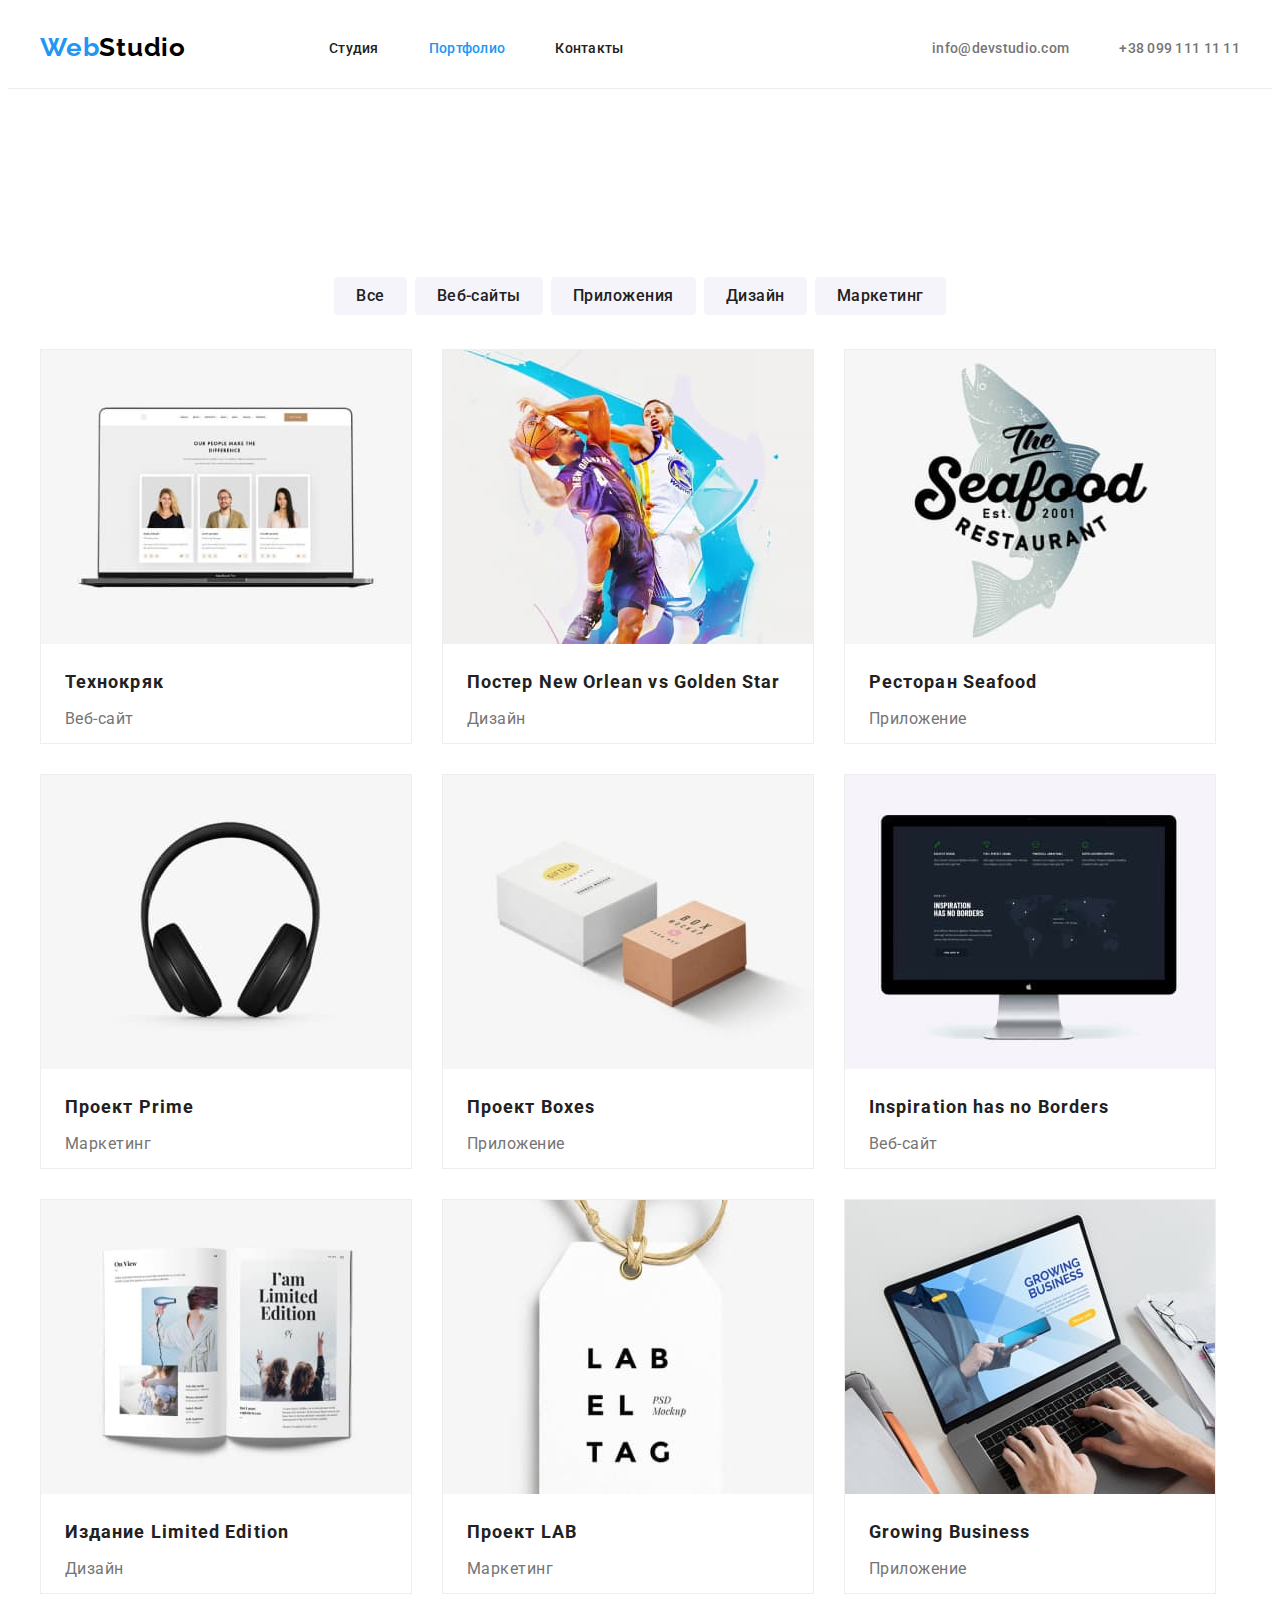
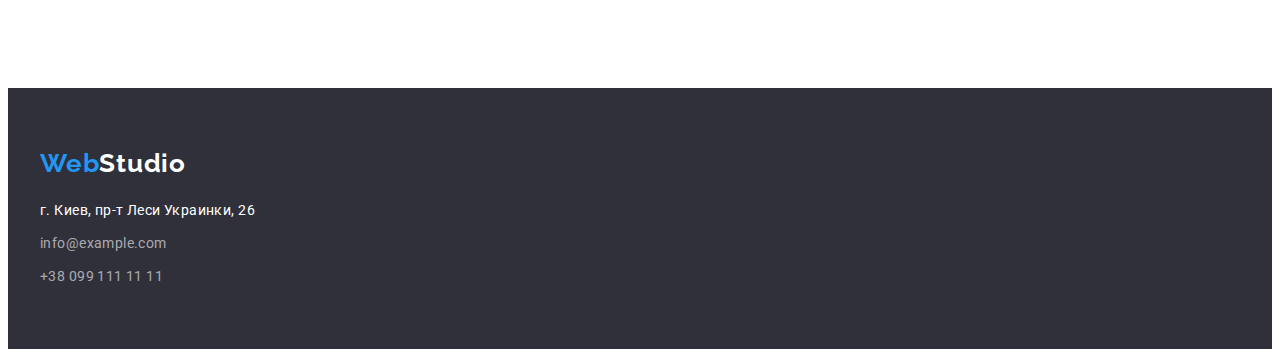
==== commit 51b94305: "Добавляет класс . Финальный коммит перет отправкой" ====
--- a/portfolio.html
+++ b/portfolio.html
@@ -47,48 +47,66 @@
                 <ul class="projects">
                     <li class="project-item">
                         <img src="./img/portfolio/portfolio_1.jpg" alt="макбук про" width="370">
-                        <h2 class="projects-title">Технокряк</h2>
-                        <p class="projects-text">Веб-сайт</p>
+                        <div class="project-box">
+                            <h2 class="projects-title">Технокряк</h2>
+                            <p class="projects-text">Веб-сайт</p>
+                        </div>
                     </li>
                     <li class="project-item">
                         <img src="./img/portfolio/portfolio_2.jpg" alt="два баскетболиста" width="370">
-                        <h2 class="projects-title">Постер <span lang="en">New Orlean vs Golden Star</span></h2>
-                        <p class="projects-text">Дизайн</p>
+                        <div class="project-box">
+                            <h2 class="projects-title">Постер <span lang="en">New Orlean vs Golden Star</span></h2>
+                            <p class="projects-text">Дизайн</p>
+                        </div>
                     </li>
                     <li class="project-item">
                         <img src="./img/portfolio/portfolio_3.jpg" alt="логотип ресторана в виде рыбы" width="370">
-                        <h2 class="projects-title">Ресторан <span lang="en">Seafood</span></h2>
-                        <p class="projects-text">Приложение</p>
+                        <div class="project-box">
+                            <h2 class="projects-title">Ресторан <span lang="en">Seafood</span></h2>
+                            <p class="projects-text">Приложение</p>
+                        </div>
                     </li>
                     <li class="project-item">
                         <img src="./img/portfolio/portfolio_4.jpg" alt="безпроводные наушники" width="370">
-                        <h2 class="projects-title">Проект <span lang="en">Prime</span></h2>
-                        <p class="projects-text">Маркетинг</p>
+                        <div class="project-box">
+                            <h2 class="projects-title">Проект <span lang="en">Prime</span></h2>
+                            <p class="projects-text">Маркетинг</p>
+                        </div>
                     </li>
                     <li class="project-item">
                         <img src="./img/portfolio/portfolio_5.jpg" alt="две коробки" width="370">
-                        <h2 class="projects-title">Проект <span lang="en">Boxes</span></h2>
-                        <p class="projects-text">Приложение</p>
+                        <div class="project-box">
+                            <h2 class="projects-title">Проект <span lang="en">Boxes</span></h2>
+                            <p class="projects-text">Приложение</p>
+                        </div>
                     </li>
                     <li class="project-item">
                         <img src="./img/portfolio/portfolio_6.jpg" alt="монитор компании эпл" width="370">
-                        <h2 class="projects-title" lang="en">Inspiration has no Borders</h2>
-                        <p class="projects-text">Веб-сайт</p>
+                        <div class="project-box">
+                            <h2 class="projects-title" lang="en">Inspiration has no Borders</h2>
+                            <p class="projects-text">Веб-сайт</p>
+                        </div>
                     </li>
                     <li class="project-item">
                         <img src="./img/portfolio/portfolio_7.jpg" alt="открытый журнал" width="370">
-                        <h2 class="projects-title">Издание <span lang="en">Limited Edition</span></h2>
-                        <p class="projects-text">Дизайн</p>
+                        <div class="project-box">
+                            <h2 class="projects-title">Издание <span lang="en">Limited Edition</span></h2>
+                            <p class="projects-text">Дизайн</p>
+                        </div>
                     </li>
                     <li class="project-item">
                         <img src="./img/portfolio/portfolio_8.jpg" alt="бирка с текстом" width="370">
-                        <h2 class="projects-title">Проект <span lang="en">LAB</span></h2>
-                        <p class="projects-text">Маркетинг</p>
+                        <div class="project-box">
+                            <h2 class="projects-title">Проект <span lang="en">LAB</span></h2>
+                            <p class="projects-text">Маркетинг</p>
+                        </div>
                     </li>
                     <li class="project-item">
                         <img src="./img/portfolio/portfolio_9.jpg" alt="руки печатают на ноутбуке" width="370">
-                        <h2 class="projects-title" lang="en">Growing Business</h2>
-                        <p class="projects-text">Приложение</p>
+                        <div class="project-box">
+                            <h2 class="projects-title" lang="en">Growing Business</h2>
+                            <p class="projects-text">Приложение</p>
+                        </div>
                     </li>
                 </ul>
             </div>
--- a/css/styles.css
+++ b/css/styles.css
@@ -54,7 +54,7 @@
   margin: 0 auto;
   padding-left: 15px;
   padding-right: 15px;
-  outline: 2px solid red;
+  /* outline: 2px solid red; */
 }
 
 .title {
@@ -72,6 +72,10 @@
   padding-bottom: 94px;
 }
 
+img {
+  display: block;
+}
+
 a {
   text-decoration: none;
 }
@@ -86,6 +90,7 @@
 .header {
   padding-top: 24px;
   padding-bottom: 25px;
+  border-bottom: 1px solid #ececec;
 }
 
 .header-container,
@@ -114,6 +119,10 @@
   margin-left: 93px;
 }
 
+.site-nav-item {
+  margin-left: 50px;
+}
+
 .site-nav-link {
   font-weight: 500;
   font-size: 14px;
@@ -121,10 +130,17 @@
   letter-spacing: 0.02em;
 
   color: var(--second-text-color);
+
+  padding-top: 32px;
+  padding-bottom: 32px;
 }
 
 .current {
   color: var(--first-accent-color);
+}
+
+.contacts {
+  margin-left: auto;
 }
 
 .contacts-link {
@@ -134,6 +150,10 @@
   letter-spacing: 0.02em;
 
   color: var(--basic-text-color);
+
+  padding-top: 32px;
+  padding-bottom: 32px;
+  margin-left: 50px;
 }
 
 .contacts-link:hover,
@@ -150,7 +170,7 @@
   background-color: var(--background-color-black);
   height: 600px;
   padding: 200px 0;
-  align-items: center;
+  text-align: center;
   justify-content: center;
 }
 
@@ -163,6 +183,8 @@
   text-transform: uppercase;
 
   color: var(--basic-white-color);
+
+  margin-bottom: 30px;
 }
 
 .hero-button {
@@ -175,6 +197,9 @@
   color: var(--basic-white-color);
   background: var(--first-accent-color);
   box-shadow: 0px 4px 4px rgba(0, 0, 0, 0.15);
+  border-radius: 4px;
+
+  padding: 10px 32px;
 }
 
 .hero-button:hover,
@@ -186,9 +211,13 @@
 /* FEATURES/КАЧЕСТВА/СЕКЦИЯ №2 */
 
 .features {
-  justify-content: center;
   display: flex;
   align-items: center;
+}
+
+.features-item {
+  margin-right: 30px;
+  width: 270px;
 }
 
 .features-title {
@@ -198,6 +227,8 @@
   letter-spacing: 0.03em;
   text-transform: uppercase;
   color: var(--second-text-color);
+
+  margin-bottom: 10px;
 }
 
 .features-text {
@@ -207,23 +238,44 @@
 }
 
 .works-section {
-  /* padding-top: 0px; */
+  padding-top: 0px;
 }
 
 /* ABOUT/ЧЕМ МЫ ЗАНИМАЕМСЯ/СЕКЦИЯ №3 */
 
 .about {
   display: flex;
-  align-items: center;
-  justify-content: space-between;
+  justify-content: center;
+  margin-top: 50px;
+}
+
+.about-item:not(:last-child) {
+  margin-right: 30px;
 }
 
 /* TEAM/ЕАША КОМАНДА/СЕКЦИЯ №4 */
 
 .team {
-  justify-content: space-between;
-  display: flex;
-  align-items: center;
+  /* justify-content: space-between; */
+  display: flex;
+  margin-top: 50px;
+}
+
+.team-item {
+  height: 368px;
+  background-color: var(--basic-white-color);
+  box-shadow: 0px 1px 3px rgba(0, 0, 0, 0.12), 0px 1px 1px rgba(0, 0, 0, 0.14),
+    0px 2px 1px rgba(0, 0, 0, 0.2);
+  border-radius: 0px 0px 4px 4px;
+}
+
+.team-item:not(:last-child) {
+  margin-right: 30px;
+}
+
+.team-box {
+  padding-top: 30px;
+  padding-bottom: 30px;
 }
 
 .team-title {
@@ -234,6 +286,8 @@
   letter-spacing: 0.03em;
 
   color: var(--second-text-color);
+
+  margin-bottom: 10px;
 }
 
 .team-text {
@@ -243,6 +297,8 @@
   letter-spacing: 0.03em;
 
   color: var(--basic-text-color);
+
+  margin-bottom: 30px;
 }
 
 .team-section {
@@ -253,10 +309,12 @@
 
 .footer {
   background-color: var(--background-color-black);
+  padding: 60px 0;
 }
 
 .address {
   font-style: normal;
+  margin-top: 20px;
 }
 
 .footer-contacts-link {
@@ -264,6 +322,10 @@
   line-height: 1.71;
   letter-spacing: 0.03em;
   color: rgba(255, 255, 255, 0.6);
+}
+
+.footer-contacts-item:not(:last-child) {
+  padding-bottom: 9px;
 }
 
 .white {
@@ -323,12 +385,23 @@
   letter-spacing: 0.06em;
 
   color: var(--second-text-color);
+
+  margin-bottom: 4px;
 }
 
 .project-item {
   margin-right: 30px;
   margin-bottom: 30px;
   flex-basis: calc(100%-30px / 3);
+
+  width: 370px;
+  height: 393.01px;
+  background: #ffffff;
+  border: 1px solid #eeeeee;
+}
+
+.project-box {
+  padding: 20px 24px;
 }
 
 .projects-text {
